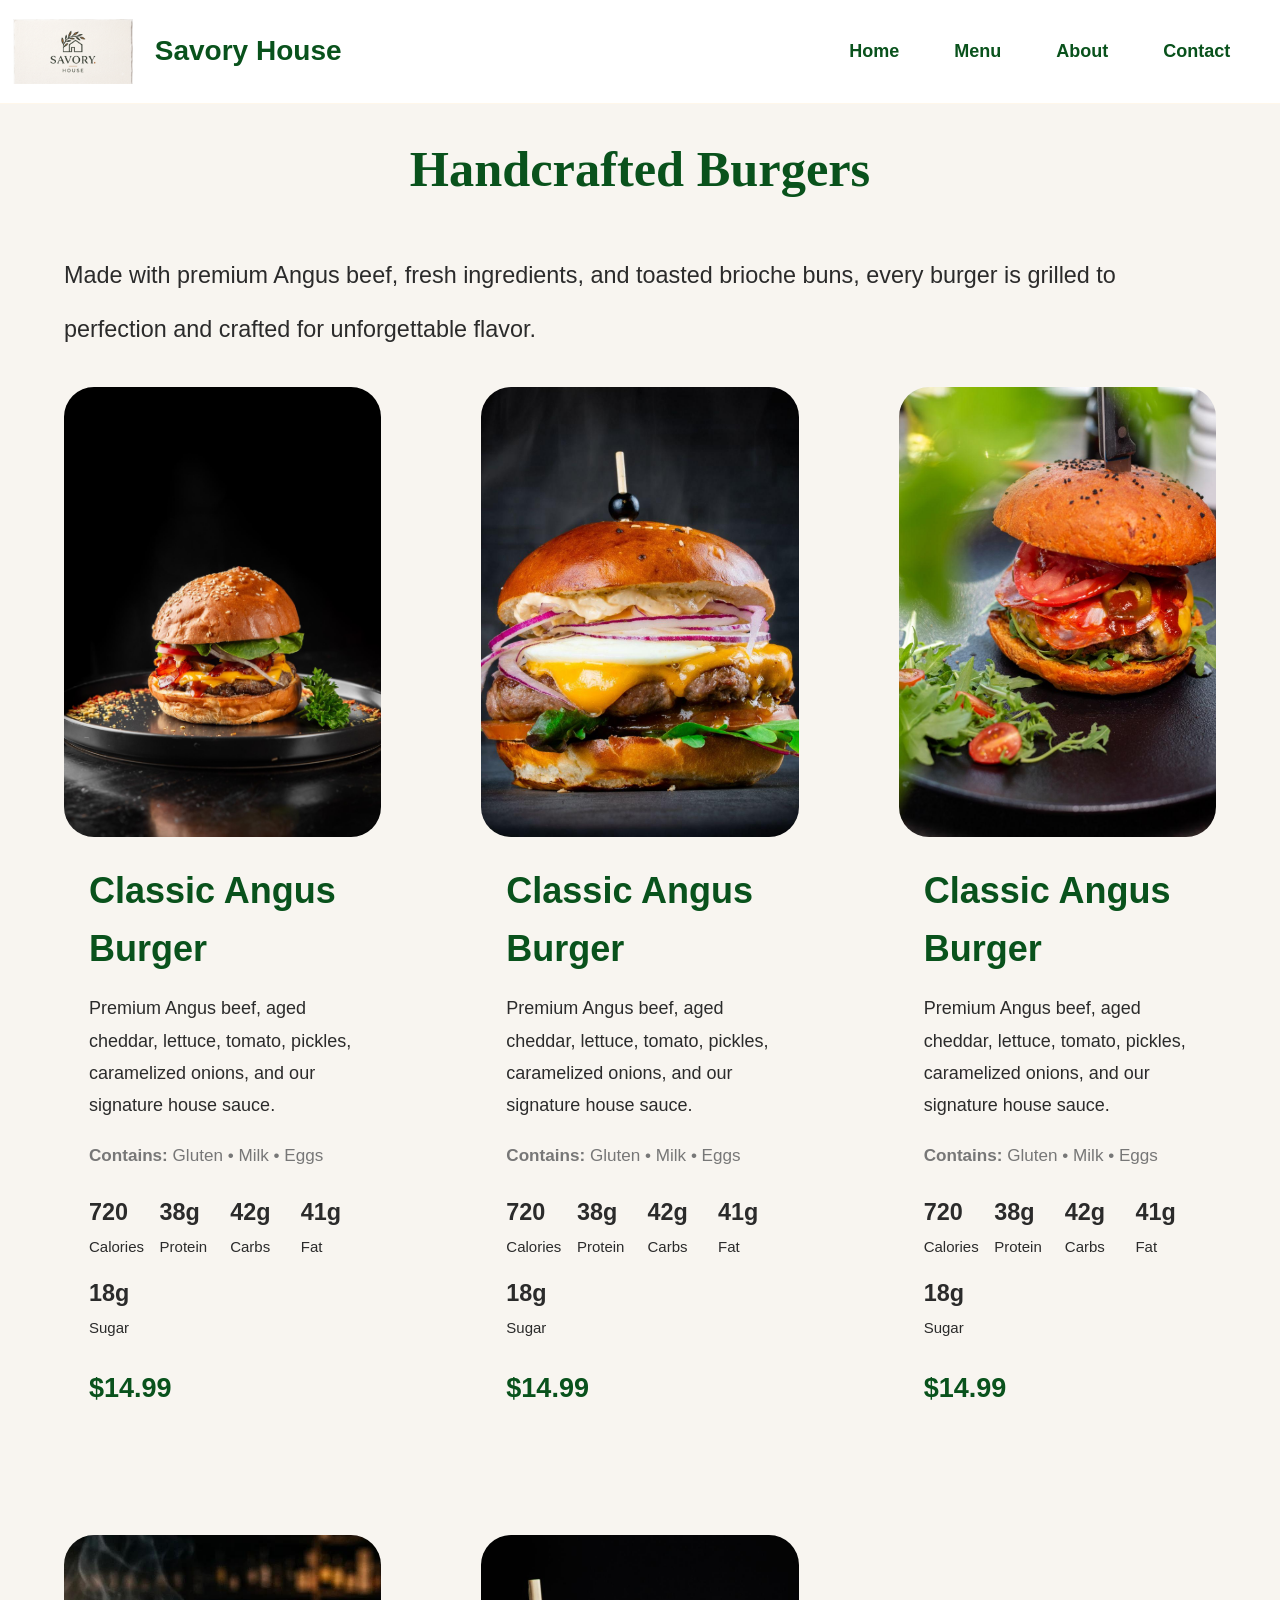
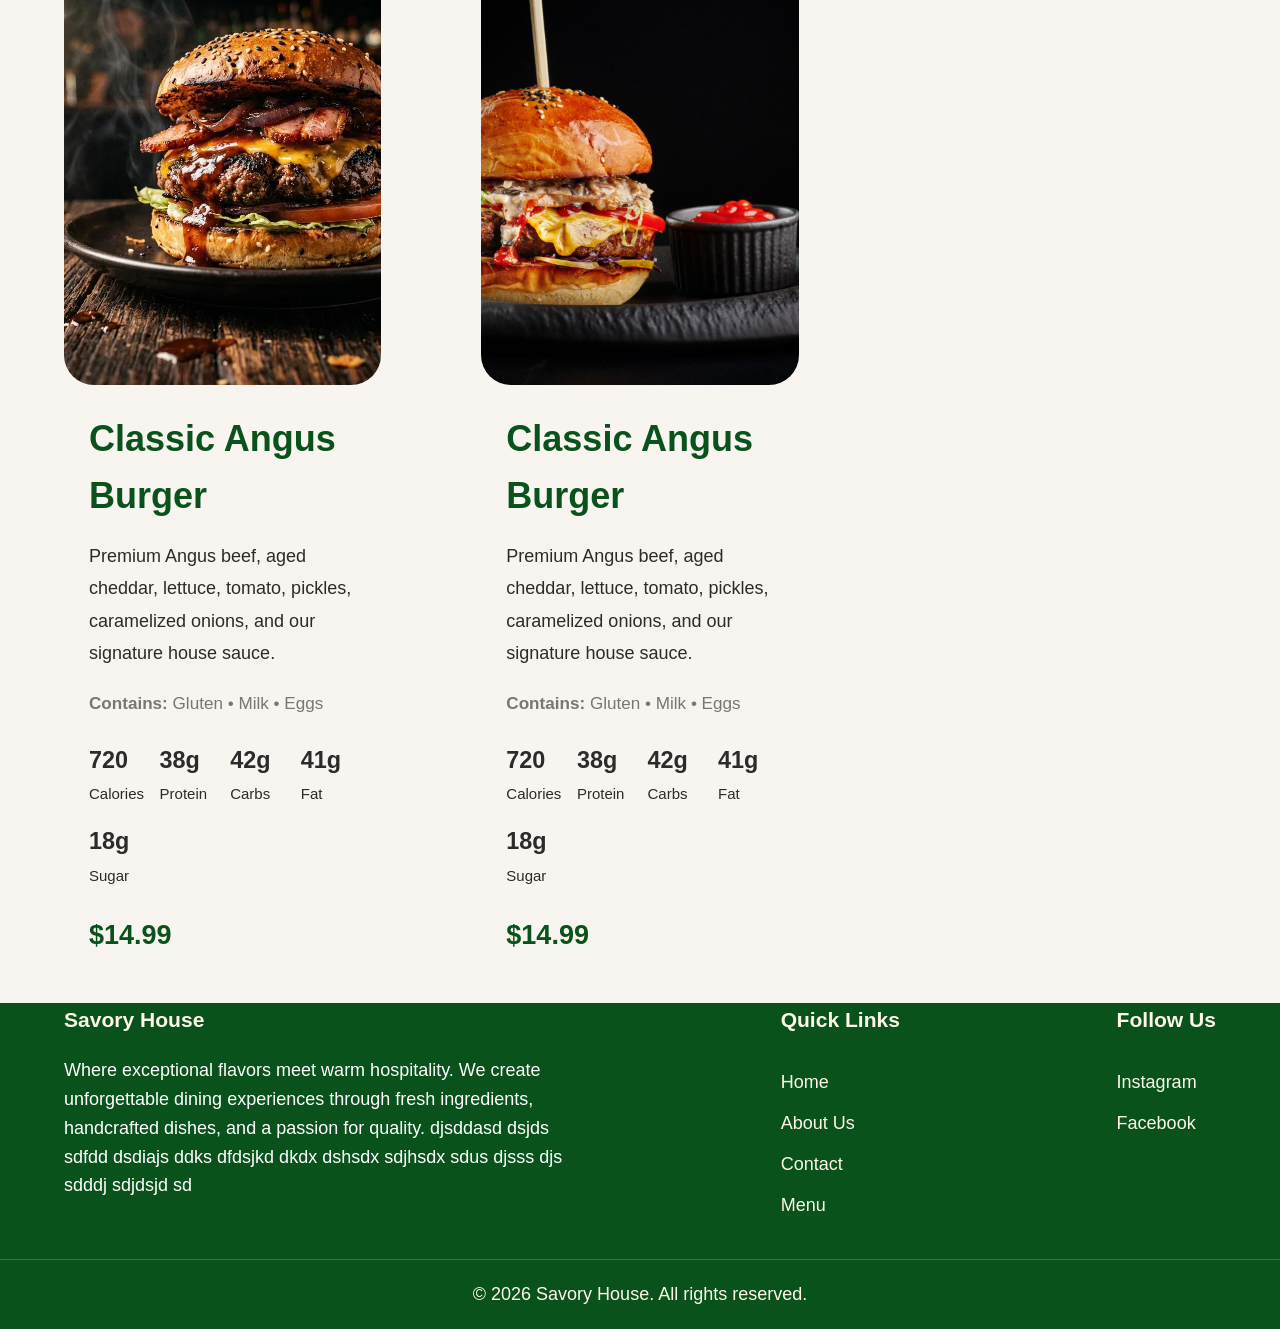
==== pages/burgers.html @ c6af6c14 "menu updated" ====
<!DOCTYPE html>
<html lang="en">

<head>
    <meta charset="UTF-8">
    <meta name="viewport" content="width=device-width, initial-scale=1.0">

    <title>Menu | Savory House</title>

    <link rel="stylesheet" href="../css/style.css">
</head>

<body>

 <header>
        <div class="container">

            <div class="logo">
                <img class="logo-img" src="../images/logo/logo.png" alt="Savory House Logo">
                <h1>Savory House</h1>
            </div>

            <nav>
                <ul>
                    <li><a href="../index.html">Home</a></li>
                    <li><a href="../pages/menu.html">Menu</a></li>
                    <li><a href="../index.html#about-us">About</a></li>
                    <li><a href="../index.html#contact-us">Contact</a></li>
                </ul>
            </nav>

        </div>
    </header>

    <section id ="iteam-menu">

             <div class="container">
               
                    <div class="iteam-header">
                     <h2>
                         Handcrafted Burgers
                     </h2>
                     <p>
                     Made with premium Angus beef, fresh ingredients, and toasted brioche buns,
                     every burger is grilled to perfection and crafted for unforgettable flavor.
                     </p>

                    </div>



                 <div class="menu-elements ">

                    <div class="iteam-card">
                         <div class="iteam-image">
                            <img src="../images/burger/burger5.jpg" alt="Classic Angus Burger">
                         </div>

                         <div class="iteam-content">
                             <h3>Classic Angus Burger</h3>

                  <p class="iteam-description">
                          Premium Angus beef, aged cheddar, lettuce, tomato, pickles,
                          caramelized onions, and our signature house sauce.
                 </p>

                         <p class="iteam-allergens">
                            <strong>Contains:</strong> Gluten • Milk • Eggs
                        </p>

                     <div class="iteam-nutrition">
                            <div class="iteam-nutrition-item">
                                <span>720</span>
                                  <small>Calories</small>
                            </div>

                            <div class="iteam-nutrition-item">
                                   <span>38g</span>
                                   <small>Protein</small>
                            </div>
                            <div class="iteam-nutrition-item">
                                  <span>42g</span>
                                  <small>Carbs</small>
                            </div>

                            <div class="iteam-nutrition-item">
                                <span>41g</span>
                                <small>Fat</small>
                            </div>

                             <div class="iteam-nutrition-item">
                                    <span>18g</span>
                                    <small>Sugar</small>
                            </div>
                      

                        </div>

                            <div class="iteam-price">
                                    <span>$14.99</span>
                            </div>
                         </div>

                  </div>
                       <div class="iteam-card">
                         <div class="iteam-image">
                            <img src="../images/burger/burger3.jpg" alt="Classic Angus Burger">
                         </div>

                         <div class="iteam-content">
                             <h3>Classic Angus Burger</h3>

                  <p class="iteam-description">
                          Premium Angus beef, aged cheddar, lettuce, tomato, pickles,
                          caramelized onions, and our signature house sauce.
                 </p>

                         <p class="iteam-allergens">
                            <strong>Contains:</strong> Gluten • Milk • Eggs
                        </p>

                     <div class="iteam-nutrition">
                            <div class="iteam-nutrition-item">
                                <span>720</span>
                                  <small>Calories</small>
                            </div>

                            <div class="iteam-nutrition-item">
                                   <span>38g</span>
                                   <small>Protein</small>
                            </div>
                            <div class="iteam-nutrition-item">
                                  <span>42g</span>
                                  <small>Carbs</small>
                            </div>

                            <div class="iteam-nutrition-item">
                                <span>41g</span>
                                <small>Fat</small>
                            </div>

                             <div class="iteam-nutrition-item">
                                    <span>18g</span>
                                    <small>Sugar</small>
                            </div>
                      

                        </div>

                            <div class="iteam-price">
                                    <span>$14.99</span>
                            </div>
                         </div>

                  </div>
                       <div class="iteam-card">
                         <div class="iteam-image">
                            <img src="../images/burger/burger4.jpg" alt="Classic Angus Burger">
                         </div>

                         <div class="iteam-content">
                             <h3>Classic Angus Burger</h3>

                  <p class="iteam-description">
                          Premium Angus beef, aged cheddar, lettuce, tomato, pickles,
                          caramelized onions, and our signature house sauce.
                 </p>

                         <p class="iteam-allergens">
                            <strong>Contains:</strong> Gluten • Milk • Eggs
                        </p>

                     <div class="iteam-nutrition">
                            <div class="iteam-nutrition-item">
                                <span>720</span>
                                  <small>Calories</small>
                            </div>

                            <div class="iteam-nutrition-item">
                                   <span>38g</span>
                                   <small>Protein</small>
                            </div>
                            <div class="iteam-nutrition-item">
                                  <span>42g</span>
                                  <small>Carbs</small>
                            </div>

                            <div class="iteam-nutrition-item">
                                <span>41g</span>
                                <small>Fat</small>
                            </div>

                             <div class="iteam-nutrition-item">
                                    <span>18g</span>
                                    <small>Sugar</small>
                            </div>
                      

                        </div>

                            <div class="iteam-price">
                                    <span>$14.99</span>
                            </div>
                         </div>

                  </div>
                       <div class="iteam-card">
                         <div class="iteam-image">
                            <img src="../images/burger/burger6.jpg" alt="Classic Angus Burger">
                         </div>

                         <div class="iteam-content">
                             <h3>Classic Angus Burger</h3>

                  <p class="iteam-description">
                          Premium Angus beef, aged cheddar, lettuce, tomato, pickles,
                          caramelized onions, and our signature house sauce.
                 </p>

                         <p class="iteam-allergens">
                            <strong>Contains:</strong> Gluten • Milk • Eggs
                        </p>

                     <div class="iteam-nutrition">
                            <div class="iteam-nutrition-item">
                                <span>720</span>
                                  <small>Calories</small>
                            </div>

                            <div class="iteam-nutrition-item">
                                   <span>38g</span>
                                   <small>Protein</small>
                            </div>
                            <div class="iteam-nutrition-item">
                                  <span>42g</span>
                                  <small>Carbs</small>
                            </div>

                            <div class="iteam-nutrition-item">
                                <span>41g</span>
                                <small>Fat</small>
                            </div>

                             <div class="iteam-nutrition-item">
                                    <span>18g</span>
                                    <small>Sugar</small>
                            </div>
                      

                        </div>

                            <div class="iteam-price">
                                    <span>$14.99</span>
                            </div>
                         </div>

                  </div>
                       <div class="iteam-card">
                         <div class="iteam-image">
                            <img src="../images/burger/burger7.jpg" alt="Classic Angus Burger">
                         </div>

                         <div class="iteam-content">
                             <h3>Classic Angus Burger</h3>

                  <p class="iteam-description">
                          Premium Angus beef, aged cheddar, lettuce, tomato, pickles,
                          caramelized onions, and our signature house sauce.
                 </p>

                         <p class="iteam-allergens">
                            <strong>Contains:</strong> Gluten • Milk • Eggs
                        </p>

                     <div class="iteam-nutrition">
                            <div class="iteam-nutrition-item">
                                <span>720</span>
                                  <small>Calories</small>
                            </div>

                            <div class="iteam-nutrition-item">
                                   <span>38g</span>
                                   <small>Protein</small>
                            </div>
                            <div class="iteam-nutrition-item">
                                  <span>42g</span>
                                  <small>Carbs</small>
                            </div>

                            <div class="iteam-nutrition-item">
                                <span>41g</span>
                                <small>Fat</small>
                            </div>

                             <div class="iteam-nutrition-item">
                                    <span>18g</span>
                                    <small>Sugar</small>
                            </div>
                      

                        </div>

                            <div class="iteam-price">
                                    <span>$14.99</span>
                            </div>
                         </div>

                  </div>


              </div>
              
          
                    
        
        
    </section>




      <footer>

    <div class="container footer-container">

        <div class="footer-brand">
            <h3>Savory House</h3>
            <p>
                Where exceptional flavors meet warm hospitality.
                  We create unforgettable dining experiences through
                 fresh ingredients, handcrafted dishes, and a passion
                 for quality. djsddasd dsjds sdfdd dsdiajs ddks dfdsjkd dkdx 
                 dshsdx sdjhsdx sdus djsss djs sdddj sdjdsjd sd
            </p>
        </div>

        
    <div class="footer-links">
    <h3>Quick Links</h3>

    <a href="#home">Home</a>
    <a href="#about-us">About Us</a>
    <a href="#contact-us">Contact</a>
    <a href="pages/menu.html">Menu</a>

</div>


      <div class="footer-social">
    <h3>Follow Us</h3>

    <a href="#">Instagram</a>
    <a href="#">Facebook</a>

</div>

    </div>
    


    <div class="footer-bottom">
    <p>
        © 2026 Savory House. All rights reserved.
    </p>
</div>

</footer>

    <script src="../js/app.js"></script>

</body>
---- css/style.css ----
* {
    margin: 0;
    padding: 0;
    box-sizing: border-box;
}
:root {
    --background: #F8F5F0;
    --primary: #09521c;
    --accent: #9e4d17;
    --secondary: #fff7ea;
    --text: #2B2B2B;
    --white: #FFFFFF;
    --green: #155a12;
}
html{
    font-size: 18px;
    scroll-behavior: smooth;
    scroll-padding-top: 100px;
}
body {
    font-family: Arial, sans-serif;
    background-color: var(--background);
    color: var(--text);
    line-height: 1.6;
}
.container {
    width: 90%;
    max-width: 1600px;
    
    margin: 0 auto;
}
header .container {
    width: 98%;
    max-width: 1700px;

    display: flex;
    justify-content: space-between;
    align-items: center;

    margin: 0 auto;
}
.logo {
    display: flex;
    align-items: center;
    gap: 12px;
}
.logo-img{
    width: 120px;
    height: auto;
    margin-right: 10px;
}
.logo h1 {
    color: var(--primary);
    font-size: 28px;
     margin: 10px 0 10px 0;
}

header {
     position: sticky;
    top: 0;
    z-index: 1000;
    background-color: var(--white);
    border-bottom: 1px solid var(--secondary);
}
header nav {
    display: flex;
    justify-content: space-between;
    align-items: center;
    padding: 37px;
    
}
nav ul {
    list-style: none;
    display: flex;
    gap: 55px;
}
header nav a {
    color: var(--primary);
    text-decoration: none;
  
    font-weight: bold;
    transition: 0.3s ease;
    
}
.hero {
    min-height: 92.4vh;
    display: flex;
    align-items: flex-start;
    margin-top: 3px;
}


.hero h2 {
    font-size: 90px;
    color: var(--primary);
   background-color: rgba(255, 247, 234, 0.3);
    border-radius: 25px;
padding: 20px 15px;
  

    margin-bottom: 0px;

   text-align: left;
   line-height: 1.23;

}
.hero p {
    font-size: 30px;
    color: var(--white); 
    margin-bottom: 20px;
    text-align: left;
    margin-top: 0px;
    line-height: 1.5;
   background-color: rgba(9, 82, 28, 0.7);
border-radius: 20px;
padding: 30px 35px;

}

.hero-content  {
   display: flex;
   flex-direction: column;
   align-items: flex-start;
   gap: 20px;
   margin-top: 40px;
   
   max-width: 650px;

}
.hero .container{
   
    width: 95%;
    max-width: none;
    margin-left: 6%;
}
section.hero  {
   background-image: url("../images/hero/hero.jpg");
    background-size: cover;
    background-position: center;
    background-repeat: no-repeat;

}

.hero-buttons {
    display: flex;
    gap: 150px;
    margin-top: 50px;
    
}

.btn {
    display: inline-block;

    font-size: 1rem;
    padding: 14px 34px;
    border-radius: 10px;
    font-weight: 600;
    text-decoration: none;
    transition: 0.3s ease;
    cursor: pointer;
}
.btn-primary {
    background-color: var(--accent);
    color: var(--white);
}

#featured-meals{
    background-color: var(--secondary);
}

.category {
     display: inline-flex; ;
     
     justify-content: center;
    background: var(--green);
    color: white;
    padding: 5px 12px;
    border-radius: 20px;
    font-size: 0.8rem;
    margin-top: 10px;
}
.card-btn{
    background-color: var(--accent);
    color: var(--white);
    padding: 10px 20px;
    border-radius: 5px;
    font-size: 1rem;
    text-decoration: none;
    transition: 0.3s ease;
     display: inline-block;

    width: fit-content;

   margin-top: auto;
    align-self: center;
    
}

.meal-cards {
    display: flex;
    justify-content: space-between;
    flex-direction: row;
    gap: 30px;
    margin-top: 15px;
}
.meal-card {
    background-color: var(--secondary);
    border: 1px solid var(--green);
    border-radius: 120px;
     display: flex;
    flex-direction: column;
    width: 100%;
    padding: 20px;

    
}
.meal-card img {
    width: 100%;
    height: 300px;

    object-fit: cover;

    display: block;
    border-radius: 100px;
}
.meal-info{
    display: flex;
    flex-direction: column;

    flex: 1;
}


.meal-info h3{
    margin-top: 0px;
    margin-bottom: 10px;
}


.section-header {

background-color: var(--secondary);
    color: var(--green);
    padding: 25px;
    margin-top: 0px;
    font-size: 1.2rem;
    text-align: center;
    border-radius: 40px;
    padding-bottom: 40px;
}
.section-header h2 {
    font-size: 2.6rem;
    margin-bottom: 10px;
}
.section-header p {
    font-size: 1.1rem;
    margin-bottom: 0px;
}
#about-us {
    min-height: 80vh;
    background-color: #6c8f6c;
    display: flex;
    align-items: center;
    margin-top: 60px;
    
     
    
}
.about-container{
    display: flex;
    justify-content: space-between;
    gap: 50px;
    align-items: center;
}
 
.about-image{
    flex: 1;
}

.about-content{
    flex: 1;
}
.about-image img{
    width: 100%;
    height: auto;

    object-fit: cover;

    border-radius: 100px;
}
.about-features{
    display: flex;
    gap: 25px;
    margin-top: 40px;
}

.feature{
    flex: 1;
    background-color: var(--secondary);
    padding: 25px;
    border-radius: 20px;
}

.feature h3{
    margin-bottom: 12px;
    color: var(--primary);
}

.feature p{
    font-size: .95rem;
    line-height: 1.6;
}

.contact-container {
    display: flex;
    justify-content: space-between;
    align-items: center;
    gap: 55px;

    
}
#contact-us{
    background-color: var(--secondary);

}
.contact-info {
    display: flex;
    align-items: flex-start;
    justify-content: space-between;
    gap: 35px;
    background-color: var(--primary);
    padding: 60px;
    border-radius: 40px;
    flex: 0.35;
}

.contact-info p  {
    color: var(--secondary);
    margin-top: 25px;
}
.contact-info h3 {
    font-size: 1.5rem;
     margin-bottom: 10px;
    margin-top: 0;
    color: rgb(196, 142, 44);
}

.contact-form {
    flex: 0.6;
    display: flex;
    flex-direction: column;
    gap: 20px;
    background-color: var(--white);
    padding: 40px;
    border-radius: 40px;
    border: 1px solid var(--secondary);
}
.contact-form input,
.contact-form textarea {

    width: 100%;
    padding: 15px 20px;
    border-radius: 15px;
    border: 1px solid var(--secondary);
    font-size: 1rem;
    font-family: inherit;
}

footer {
    background-color: var(--primary);
    color: var(--white);
   margin-top: 20px;
}
.footer-container {
    display: flex;
    justify-content: space-between;
    gap: 60px;

}
.footer-container h3 {
    margin-bottom: 20px;
    color: var(--secondary);
}

.footer-links a {
    color: var(--secondary);
    text-decoration: none;

}
.footer-links,
.footer-social {
    display: flex;
    flex-direction: column;
    gap: 12px;
}
.footer-links a,
.footer-social a {
    color: var(--secondary);
    text-decoration: none;
    transition: 0.3s ease;
}
.footer-bottom {

    text-align: center;

    margin-top: 40px;

    padding: 20px 0;

    border-top: 1px solid rgba(255,255,255,0.2);

    color: var(--secondary);
}
.footer-brand {
    max-width: 500px;
}


                      /*     menu css       */    
/*^^^^^^^^^^^^^^^^^^^^^^^^^^^^^^^^^^^^^^^^^^^^^^^^^^^^^^^^^^^^^^^^^^^^^^^^^^^*/

.menu-hero .container {
    max-width: 1200px;
    margin: 0 auto;
    text-align: center;

}

.menu-hero .container h2 {
   
    color: var(--primary);
    font-size: 3rem;
    font-family: initial;
    margin-top: 3.5rem;

}
.menu-hero .container p {
   color: var(--primary);
  font-family: system-ui, -apple-system, BlinkMacSystemFont, 'Segoe UI', Roboto, Oxygen, Ubuntu, Cantarell, 'Open Sans', 'Helvetica Neue', sans-serif;
    font-size: 2rem;
}
.menu-categories .category-card{
display: flex ;
align-items: center;
margin-top: 5rem;
gap: 60px;

}


.category-image img{
    width: 100%;
    max-height: 500px;
    object-fit: cover;
    border-radius: 40px;
    display:block; 
    
}
.category-image{
    flex: 1.5;
}
.category-card{
    margin-top: 10px;
    
}

.category{
   padding: 1rem;
   font-family: 'Times New Roman', Times, serif; 
   font-size: 1.4rem;
   margin-bottom: 40px;
}

.category-content h2{
     font-family: 'Times New Roman', Times, serif;
    font-size: 2.3rem;
}
.category-content p{
    font-size: 1.3rem;
    color: var(--text);

    line-height: 1.8;

    margin-bottom: 30px;

    max-width: 550px;
}
.category-content .btn{
  width: fit-content;
}

.menu-header{
background-color: rgba(255, 247, 234, 0.5);
    color: var(--green);
    padding: 25px;
    margin-top: 0px;
    font-size: 1.2rem;
    text-align: center;
    border-radius: 40px;
    padding-bottom: 40px;
}

                  /*     menu css   end    */    
/*^^^^^^^^^^^^^^^^^^^^^^^^^^^^^^^^^^^^^^^^^^^^^^^^^^^^^^^^^^^^^^^^^^^^^^^^^^^*/






                  /*     Burger menu css   start   */    
/*^^^^^^^^^^^^^^^^^^^^^^^^^^^^^^^^^^^^^^^^^^^^^^^^^^^^^^^^^^^^^^^^^^^^^^^^^^^*/
#iteam-menu .container{
    max-width: 1700px;
    margin: 0 auto;

}
.iteam-header h2{
font-family: 'Times New Roman', Times, serif;
    font-size: 2.3rem;
    color: var(--primary);
    padding: 25px;
    margin-top: 0px;
    font-size: 1.2rem;
    text-align: center;
    padding-bottom: 40px;
    font-size: 2.8rem;

}
.iteam-header p{
    font-size: 1.3rem;
    color: var(--text);

    line-height: 2.3;

    margin-bottom: 30px;

}
.menu-elements{
    display: grid;
    grid-template-columns: repeat(3, 1fr);
    gap: 100px;
   
}
.iteam-content{
    padding: 25px;
}
.iteam-card{
 
   height: 100%;
    
}

.iteam-content h3{
    font-size: 2rem;
    margin-bottom: 15px;
    color: var(--primary);
}
.iteam-description{
    line-height: 1.8;
    margin-bottom: 20px;
    font-family: 'Lucida Sans', 'Lucida Sans Regular', 'Lucida Grande', 'Lucida Sans Unicode', Geneva, Verdana, sans-serif;
    font-size: large;
}
.iteam-allergens{
    font-size: .95rem;
    color: #777;
    margin-bottom: 25px;
}
.iteam-nutrition{
    display: grid;
    grid-template-columns: repeat(4,1fr);
    gap: 15px;
}
.iteam-nutrition-item span{
    display:block;
    font-size:1.3rem;
    font-weight:bold;
}
.iteam-price{
    margin-top:25px;
    font-size:1.5rem;
    font-weight:bold;
    color:var(--primary);
}

.iteam-image img{
    width: 100%;
    height: 450px;

    object-fit:cover;

    display: block;
    border-radius: 30px;
}


                  /*     Burger menu css  End   */    
/*^^^^^^^^^^^^^^^^^^^^^^^^^^^^^^^^^^^^^^^^^^^^^^^^^^^^^^^^^^^^^^^^^^^^^^^^^^^*/
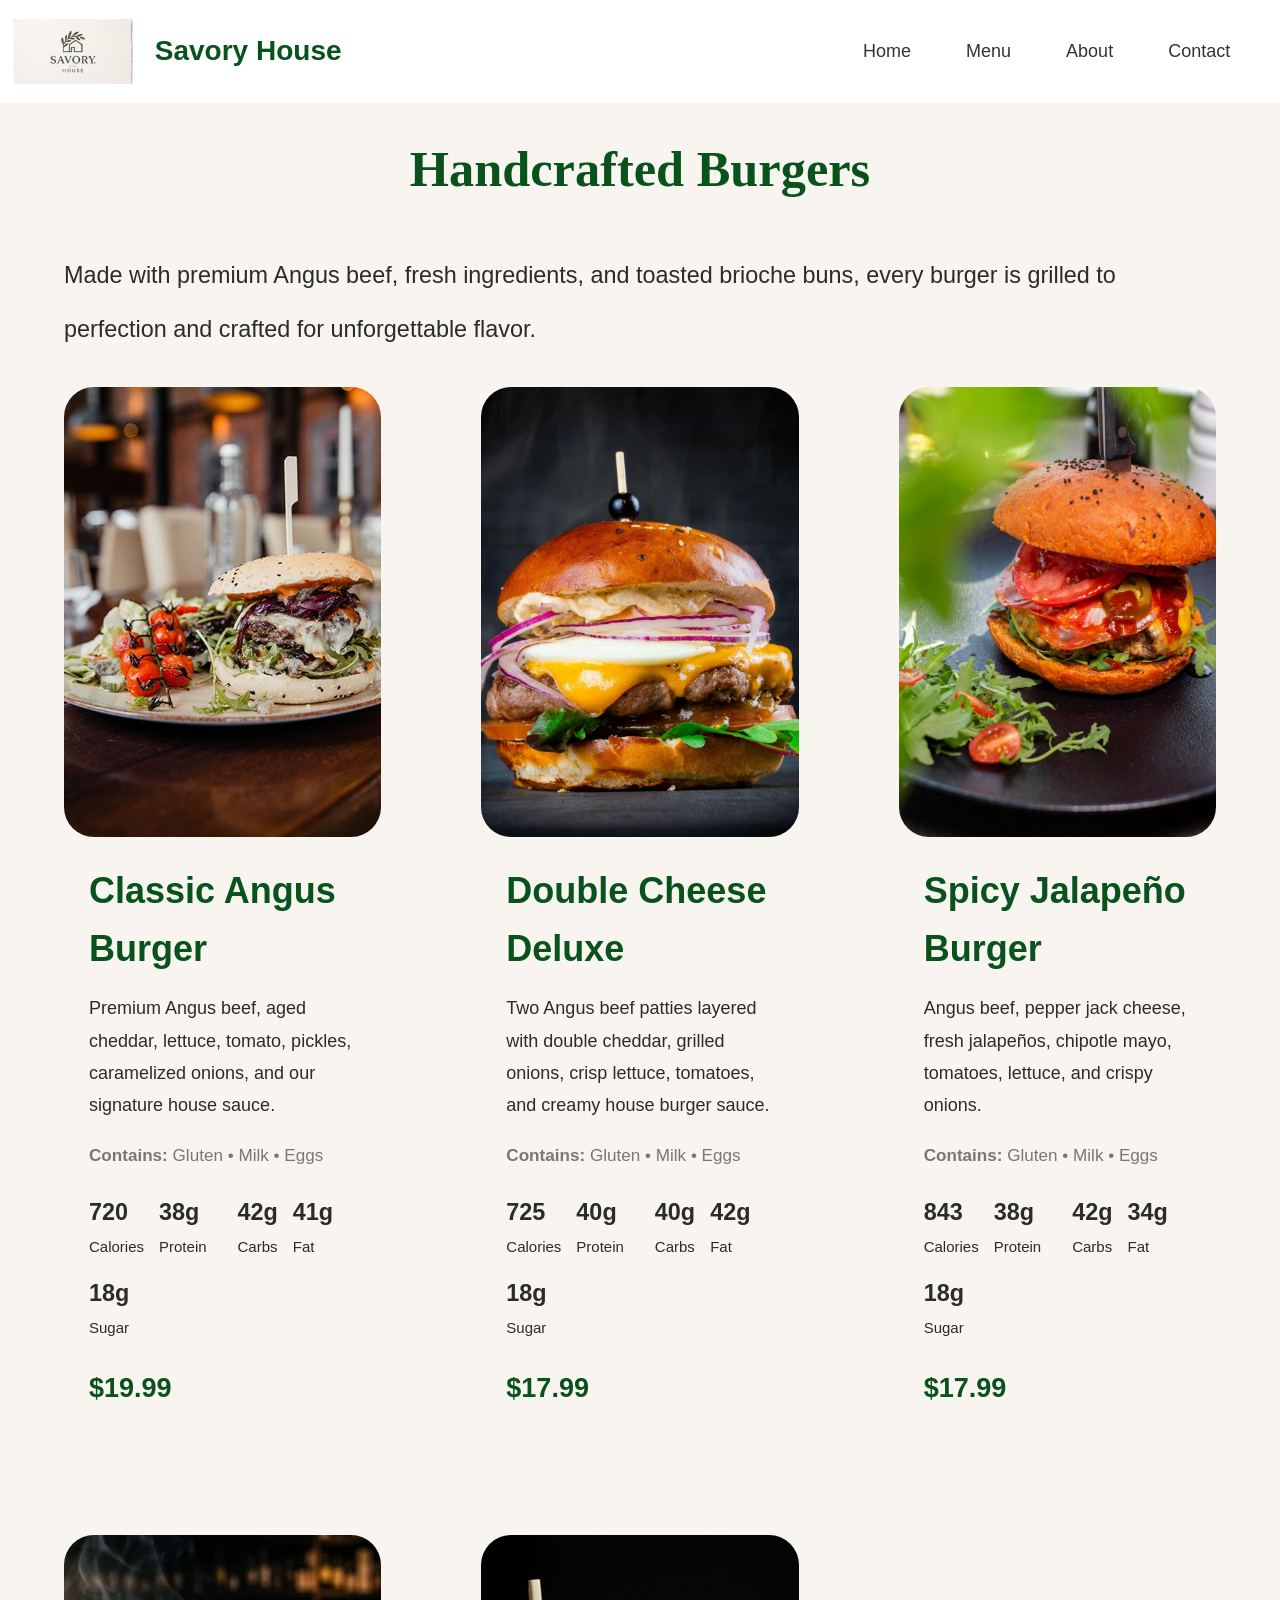
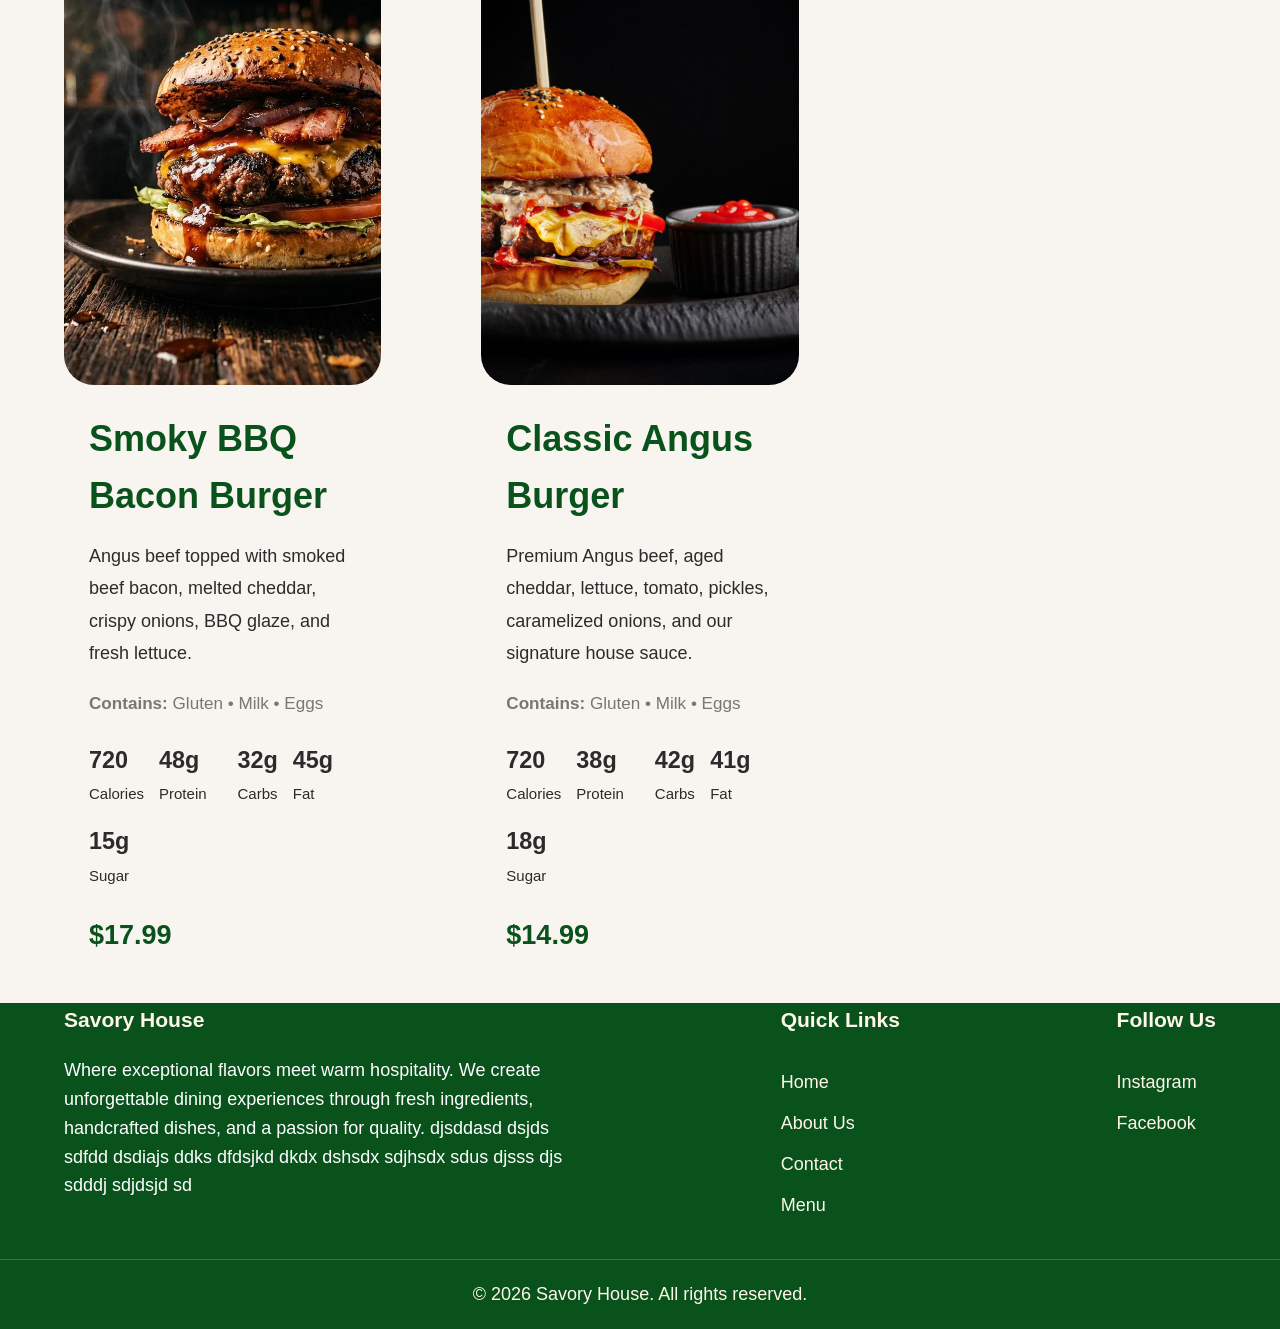
==== commit 256dec5c: "day 22" ====
--- a/pages/burgers.html
+++ b/pages/burgers.html
@@ -32,11 +32,11 @@
         </div>
     </header>
 
-    <section id ="iteam-menu">
+    <section id ="item-menu">
 
              <div class="container">
                
-                    <div class="iteam-header">
+                    <div class="item-header">
                      <h2>
                          Handcrafted Burgers
                      </h2>
@@ -51,44 +51,44 @@
 
                  <div class="menu-elements ">
 
-                    <div class="iteam-card">
-                         <div class="iteam-image">
-                            <img src="../images/burger/burger5.jpg" alt="Classic Angus Burger">
-                         </div>
-
-                         <div class="iteam-content">
+                    <div class="item-card">
+                         <div class="item-image">
+                            <img src="../images/Chef's Favorites/Classic Angus Burger.jpg">
+                         </div>
+
+                         <div class="item-content">
                              <h3>Classic Angus Burger</h3>
 
-                  <p class="iteam-description">
+                  <p class="item-description">
                           Premium Angus beef, aged cheddar, lettuce, tomato, pickles,
                           caramelized onions, and our signature house sauce.
                  </p>
 
-                         <p class="iteam-allergens">
-                            <strong>Contains:</strong> Gluten • Milk • Eggs
-                        </p>
-
-                     <div class="iteam-nutrition">
-                            <div class="iteam-nutrition-item">
+                         <p class="item-allergens">
+                            <strong>Contains:</strong> Gluten • Milk • Eggs
+                        </p>
+
+                     <div class="item-nutrition">
+                            <div class="item-nutrition-item">
                                 <span>720</span>
                                   <small>Calories</small>
                             </div>
 
-                            <div class="iteam-nutrition-item">
+                            <div class="item-nutrition-item">
                                    <span>38g</span>
                                    <small>Protein</small>
                             </div>
-                            <div class="iteam-nutrition-item">
+                            <div class="item-nutrition-item">
                                   <span>42g</span>
                                   <small>Carbs</small>
                             </div>
 
-                            <div class="iteam-nutrition-item">
+                            <div class="item-nutrition-item">
                                 <span>41g</span>
                                 <small>Fat</small>
                             </div>
 
-                             <div class="iteam-nutrition-item">
+                             <div class="item-nutrition-item">
                                     <span>18g</span>
                                     <small>Sugar</small>
                             </div>
@@ -96,50 +96,200 @@
 
                         </div>
 
-                            <div class="iteam-price">
-                                    <span>$14.99</span>
-                            </div>
-                         </div>
-
-                  </div>
-                       <div class="iteam-card">
-                         <div class="iteam-image">
+                            <div class="item-price">
+                                    <span>$19.99</span>
+                            </div>
+                         </div>
+
+                  </div>
+                       <div class="item-card">
+                         <div class="item-image">
                             <img src="../images/burger/burger3.jpg" alt="Classic Angus Burger">
                          </div>
 
-                         <div class="iteam-content">
+                         <div class="item-content">
+                             <h3>Double Cheese Deluxe</h3>
+
+                  <p class="item-description">
+                         Two Angus beef patties layered with double cheddar, grilled onions, crisp lettuce, tomatoes, and creamy house burger sauce.
+                 </p>
+
+                         <p class="item-allergens">
+                            <strong>Contains:</strong> Gluten • Milk • Eggs
+                        </p>
+
+                     <div class="item-nutrition">
+                            <div class="item-nutrition-item">
+                                <span>725</span>
+                                  <small>Calories</small>
+                            </div>
+
+                            <div class="item-nutrition-item">
+                                   <span>40g</span>
+                                   <small>Protein</small>
+                            </div>
+                            <div class="item-nutrition-item">
+                                  <span>40g</span>
+                                  <small>Carbs</small>
+                            </div>
+
+                            <div class="item-nutrition-item">
+                                <span>42g</span>
+                                <small>Fat</small>
+                            </div>
+
+                             <div class="item-nutrition-item">
+                                    <span>18g</span>
+                                    <small>Sugar</small>
+                            </div>
+                      
+                                
+                        </div>
+                             <div class="item-price">
+                                    <span>$17.99</span>
+                            </div>
+                            
+                         </div>
+
+                  </div>
+                       <div class="item-card">
+                         <div class="item-image">
+                            <img src="../images/burger/burger4.jpg" alt="Classic Angus Burger">
+                         </div>
+
+                         <div class="item-content">
+                             <h3>Spicy Jalapeño Burger</h3>
+
+                  <p class="item-description">
+                       Angus beef, pepper jack cheese, fresh jalapeños, chipotle mayo, tomatoes, lettuce, and crispy onions.
+                 </p>
+
+                         <p class="item-allergens">
+                            <strong>Contains:</strong> Gluten • Milk • Eggs
+                        </p>
+
+                     <div class="item-nutrition">
+                            <div class="item-nutrition-item">
+                                <span>843</span>
+                                  <small>Calories</small>
+                            </div>
+
+                            <div class="item-nutrition-item">
+                                   <span>38g</span>
+                                   <small>Protein</small>
+                            </div>
+                            <div class="item-nutrition-item">
+                                  <span>42g</span>
+                                  <small>Carbs</small>
+                            </div>
+
+                            <div class="item-nutrition-item">
+                                <span>34g</span>
+                                <small>Fat</small>
+                            </div>
+
+                             <div class="item-nutrition-item">
+                                    <span>18g</span>
+                                    <small>Sugar</small>
+                            </div>
+                      
+
+                        </div>
+
+                              <div class="item-price">
+                                    <span>$17.99</span>
+                            </div>
+                         </div>
+
+                  </div>
+                       <div class="item-card">
+                         <div class="item-image">
+                            <img src="../images/burger/burger6.jpg" alt="Classic Angus Burger">
+                         </div>
+
+                         <div class="item-content">
+                             <h3>Smoky BBQ Bacon Burger</h3>
+
+                  <p class="item-description">
+                         Angus beef topped with smoked beef bacon, melted cheddar, crispy onions, BBQ glaze, and fresh lettuce.
+                 </p>
+
+                         <p class="item-allergens">
+                            <strong>Contains:</strong> Gluten • Milk • Eggs
+                        </p>
+
+                     <div class="item-nutrition">
+                            <div class="item-nutrition-item">
+                                <span>720</span>
+                                  <small>Calories</small>
+                            </div>
+
+                            <div class="item-nutrition-item">
+                                   <span>48g</span>
+                                   <small>Protein</small>
+                            </div>
+                            <div class="item-nutrition-item">
+                                  <span>32g</span>
+                                  <small>Carbs</small>
+                            </div>
+
+                            <div class="item-nutrition-item">
+                                <span>45g</span>
+                                <small>Fat</small>
+                            </div>
+
+                             <div class="item-nutrition-item">
+                                    <span>15g</span>
+                                    <small>Sugar</small>
+                            </div>
+                      
+
+                        </div>
+
+                            <div class="item-price">
+                                    <span>$17.99</span>
+                            </div>
+                         </div>
+
+                  </div>
+                       <div class="item-card">
+                         <div class="item-image">
+                            <img src="../images/burger/burger7.jpg" alt="Classic Angus Burger">
+                         </div>
+
+                         <div class="item-content">
                              <h3>Classic Angus Burger</h3>
 
-                  <p class="iteam-description">
+                  <p class="item-description">
                           Premium Angus beef, aged cheddar, lettuce, tomato, pickles,
                           caramelized onions, and our signature house sauce.
                  </p>
 
-                         <p class="iteam-allergens">
-                            <strong>Contains:</strong> Gluten • Milk • Eggs
-                        </p>
-
-                     <div class="iteam-nutrition">
-                            <div class="iteam-nutrition-item">
+                         <p class="item-allergens">
+                            <strong>Contains:</strong> Gluten • Milk • Eggs
+                        </p>
+
+                     <div class="item-nutrition">
+                            <div class="item-nutrition-item">
                                 <span>720</span>
                                   <small>Calories</small>
                             </div>
 
-                            <div class="iteam-nutrition-item">
+                            <div class="item-nutrition-item">
                                    <span>38g</span>
                                    <small>Protein</small>
                             </div>
-                            <div class="iteam-nutrition-item">
+                            <div class="item-nutrition-item">
                                   <span>42g</span>
                                   <small>Carbs</small>
                             </div>
 
-                            <div class="iteam-nutrition-item">
+                            <div class="item-nutrition-item">
                                 <span>41g</span>
                                 <small>Fat</small>
                             </div>
 
-                             <div class="iteam-nutrition-item">
+                             <div class="item-nutrition-item">
                                     <span>18g</span>
                                     <small>Sugar</small>
                             </div>
@@ -147,160 +297,7 @@
 
                         </div>
 
-                            <div class="iteam-price">
-                                    <span>$14.99</span>
-                            </div>
-                         </div>
-
-                  </div>
-                       <div class="iteam-card">
-                         <div class="iteam-image">
-                            <img src="../images/burger/burger4.jpg" alt="Classic Angus Burger">
-                         </div>
-
-                         <div class="iteam-content">
-                             <h3>Classic Angus Burger</h3>
-
-                  <p class="iteam-description">
-                          Premium Angus beef, aged cheddar, lettuce, tomato, pickles,
-                          caramelized onions, and our signature house sauce.
-                 </p>
-
-                         <p class="iteam-allergens">
-                            <strong>Contains:</strong> Gluten • Milk • Eggs
-                        </p>
-
-                     <div class="iteam-nutrition">
-                            <div class="iteam-nutrition-item">
-                                <span>720</span>
-                                  <small>Calories</small>
-                            </div>
-
-                            <div class="iteam-nutrition-item">
-                                   <span>38g</span>
-                                   <small>Protein</small>
-                            </div>
-                            <div class="iteam-nutrition-item">
-                                  <span>42g</span>
-                                  <small>Carbs</small>
-                            </div>
-
-                            <div class="iteam-nutrition-item">
-                                <span>41g</span>
-                                <small>Fat</small>
-                            </div>
-
-                             <div class="iteam-nutrition-item">
-                                    <span>18g</span>
-                                    <small>Sugar</small>
-                            </div>
-                      
-
-                        </div>
-
-                            <div class="iteam-price">
-                                    <span>$14.99</span>
-                            </div>
-                         </div>
-
-                  </div>
-                       <div class="iteam-card">
-                         <div class="iteam-image">
-                            <img src="../images/burger/burger6.jpg" alt="Classic Angus Burger">
-                         </div>
-
-                         <div class="iteam-content">
-                             <h3>Classic Angus Burger</h3>
-
-                  <p class="iteam-description">
-                          Premium Angus beef, aged cheddar, lettuce, tomato, pickles,
-                          caramelized onions, and our signature house sauce.
-                 </p>
-
-                         <p class="iteam-allergens">
-                            <strong>Contains:</strong> Gluten • Milk • Eggs
-                        </p>
-
-                     <div class="iteam-nutrition">
-                            <div class="iteam-nutrition-item">
-                                <span>720</span>
-                                  <small>Calories</small>
-                            </div>
-
-                            <div class="iteam-nutrition-item">
-                                   <span>38g</span>
-                                   <small>Protein</small>
-                            </div>
-                            <div class="iteam-nutrition-item">
-                                  <span>42g</span>
-                                  <small>Carbs</small>
-                            </div>
-
-                            <div class="iteam-nutrition-item">
-                                <span>41g</span>
-                                <small>Fat</small>
-                            </div>
-
-                             <div class="iteam-nutrition-item">
-                                    <span>18g</span>
-                                    <small>Sugar</small>
-                            </div>
-                      
-
-                        </div>
-
-                            <div class="iteam-price">
-                                    <span>$14.99</span>
-                            </div>
-                         </div>
-
-                  </div>
-                       <div class="iteam-card">
-                         <div class="iteam-image">
-                            <img src="../images/burger/burger7.jpg" alt="Classic Angus Burger">
-                         </div>
-
-                         <div class="iteam-content">
-                             <h3>Classic Angus Burger</h3>
-
-                  <p class="iteam-description">
-                          Premium Angus beef, aged cheddar, lettuce, tomato, pickles,
-                          caramelized onions, and our signature house sauce.
-                 </p>
-
-                         <p class="iteam-allergens">
-                            <strong>Contains:</strong> Gluten • Milk • Eggs
-                        </p>
-
-                     <div class="iteam-nutrition">
-                            <div class="iteam-nutrition-item">
-                                <span>720</span>
-                                  <small>Calories</small>
-                            </div>
-
-                            <div class="iteam-nutrition-item">
-                                   <span>38g</span>
-                                   <small>Protein</small>
-                            </div>
-                            <div class="iteam-nutrition-item">
-                                  <span>42g</span>
-                                  <small>Carbs</small>
-                            </div>
-
-                            <div class="iteam-nutrition-item">
-                                <span>41g</span>
-                                <small>Fat</small>
-                            </div>
-
-                             <div class="iteam-nutrition-item">
-                                    <span>18g</span>
-                                    <small>Sugar</small>
-                            </div>
-                      
-
-                        </div>
-
-                            <div class="iteam-price">
+                            <div class="item-price">
                                     <span>$14.99</span>
                             </div>
                          </div>
--- a/css/style.css
+++ b/css/style.css
@@ -23,6 +23,11 @@
     color: var(--text);
     line-height: 1.6;
 }
+.logo-link {
+    text-decoration: none;
+    
+    display: inline-block;
+}
 .container {
     width: 90%;
     max-width: 1600px;
@@ -53,6 +58,8 @@
     color: var(--primary);
     font-size: 28px;
      margin: 10px 0 10px 0;
+      position: relative;
+      transition: 3s ease;
 }
 
 header {
@@ -74,13 +81,12 @@
     display: flex;
     gap: 55px;
 }
-header nav a {
-    color: var(--primary);
+header nav ul li a {
+    position: relative;
     text-decoration: none;
-  
-    font-weight: bold;
-    transition: 0.3s ease;
-    
+    color: #333; 
+    font-weight: 500;
+    transition: color 0.3s ease;
 }
 .hero {
     min-height: 92.4vh;
@@ -95,14 +101,17 @@
     color: var(--primary);
    background-color: rgba(255, 247, 234, 0.3);
     border-radius: 25px;
-padding: 20px 15px;
+    padding: 20px 15px;
   
 
     margin-bottom: 0px;
 
-   text-align: left;
-   line-height: 1.23;
-
+    text-align: left;
+    line-height: 1.23;
+     border: 1px solid rgb(116, 80, 80);
+     transition: 0.3s;
+      border: 3px solid transparent;
+      
 }
 .hero p {
     font-size: 30px;
@@ -111,9 +120,12 @@
     text-align: left;
     margin-top: 0px;
     line-height: 1.5;
-   background-color: rgba(9, 82, 28, 0.7);
-border-radius: 20px;
-padding: 30px 35px;
+    background-color: rgba(9, 82, 28, 0.7);
+    border-radius: 20px;
+    padding: 30px 35px;
+   border: 3px solid black;
+   transition: 0.3s ease;
+   letter-spacing: 2px;
 
 }
 
@@ -212,6 +224,8 @@
     width: 100%;
     padding: 20px;
 
+  transition: transform 0.3s ease;
+   transition: box-shadow 0.3s ease;
     
 }
 .meal-card img {
@@ -247,6 +261,8 @@
     text-align: center;
     border-radius: 40px;
     padding-bottom: 40px;
+    transition: color 0.3s ease;
+    letter-spacing: 2px;
 }
 .section-header h2 {
     font-size: 2.6rem;
@@ -256,37 +272,39 @@
     font-size: 1.1rem;
     margin-bottom: 0px;
 }
+
+
+
+
+
 #about-us {
     min-height: 80vh;
-    background-color: #6c8f6c;
-    display: flex;
+    background-color: #336933;
+    display: flex;
+    justify-content: space-between;
+    margin-top: 60px;
+    
+     
+    
+}
+.about-container{
+    display: flex;
+    justify-content: space-between;
+    gap: 80px;
     align-items: center;
-    margin-top: 60px;
-    
-     
-    
-}
-.about-container{
-    display: flex;
-    justify-content: space-between;
-    gap: 50px;
-    align-items: center;
+    padding: 100px;
 }
  
-.about-image{
-    flex: 1;
-}
-
-.about-content{
-    flex: 1;
-}
+
 .about-image img{
     width: 100%;
-    height: auto;
+    height: 100%;
 
     object-fit: cover;
 
     border-radius: 100px;
+      border: 3px solid var(--primary);
+      transition: border-color 0.3 ease , transform 0.3s ease;
 }
 .about-features{
     display: flex;
@@ -310,6 +328,11 @@
     font-size: .95rem;
     line-height: 1.6;
 }
+
+
+
+
+
 
 .contact-container {
     display: flex;
@@ -332,6 +355,7 @@
     padding: 60px;
     border-radius: 40px;
     flex: 0.35;
+    transition: 0.3s ease;
 }
 
 .contact-info p  {
@@ -416,7 +440,7 @@
 }
 
 
-                      /*     menu css       */    
+                      /*     main menu css       */    
 /*^^^^^^^^^^^^^^^^^^^^^^^^^^^^^^^^^^^^^^^^^^^^^^^^^^^^^^^^^^^^^^^^^^^^^^^^^^^*/
 
 .menu-hero .container {
@@ -461,6 +485,7 @@
 }
 .category-card{
     margin-top: 10px;
+    
     
 }
 
@@ -508,14 +533,14 @@
 
 
 
-                  /*     Burger menu css   start   */    
+                  /*     Burger,pizza,dessert menu css   start   */    
 /*^^^^^^^^^^^^^^^^^^^^^^^^^^^^^^^^^^^^^^^^^^^^^^^^^^^^^^^^^^^^^^^^^^^^^^^^^^^*/
-#iteam-menu .container{
+#item-menu .container{
     max-width: 1700px;
     margin: 0 auto;
 
 }
-.iteam-header h2{
+.item-header h2{
 font-family: 'Times New Roman', Times, serif;
     font-size: 2.3rem;
     color: var(--primary);
@@ -527,7 +552,7 @@
     font-size: 2.8rem;
 
 }
-.iteam-header p{
+.item-header p{
     font-size: 1.3rem;
     color: var(--text);
 
@@ -542,49 +567,52 @@
     gap: 100px;
    
 }
-.iteam-content{
+.item-content{
     padding: 25px;
 }
-.iteam-card{
- 
+.item-card{
+    display: flex;
+    flex-direction: column;
    height: 100%;
-    
-}
-
-.iteam-content h3{
+  
+    
+}
+
+.item-content h3{
     font-size: 2rem;
     margin-bottom: 15px;
     color: var(--primary);
-}
-.iteam-description{
+    
+}
+.item-description{
     line-height: 1.8;
     margin-bottom: 20px;
     font-family: 'Lucida Sans', 'Lucida Sans Regular', 'Lucida Grande', 'Lucida Sans Unicode', Geneva, Verdana, sans-serif;
     font-size: large;
 }
-.iteam-allergens{
+.item-allergens{
     font-size: .95rem;
     color: #777;
     margin-bottom: 25px;
 }
-.iteam-nutrition{
+.item-nutrition{
     display: grid;
-    grid-template-columns: repeat(4,1fr);
+    grid-template-columns: repeat(2 ,1fr 2fr );
     gap: 15px;
 }
-.iteam-nutrition-item span{
+.item-nutrition-item span{
     display:block;
     font-size:1.3rem;
     font-weight:bold;
 }
-.iteam-price{
+.item-price{
     margin-top:25px;
     font-size:1.5rem;
     font-weight:bold;
     color:var(--primary);
 }
 
-.iteam-image img{
+.item-image img{
     width: 100%;
     height: 450px;
 
@@ -595,5 +623,170 @@
 }
 
 
-                  /*     Burger menu css  End   */    
+                  /*     Burger,pizza,dessert menu css  End   */    
+/*^^^^^^^^^^^^^^^^^^^^^^^^^^^^^^^^^^^^^^^^^^^^^^^^^^^^^^^^^^^^^^^^^^^^^^^^^^^*/
+
+
+
+
+/*     hover effect   */    
+/*^^^^^^^^^^^^^^^^^^^^^^^^^^^^^^^^^^^^^^^^^^^^^^^^^^^^^^^^^^^^^^^^^^^^^^^^^^^*/
+
+/* Navigation Link Base Style */
+/* Navigation Link Base Style */
+
+
+
+/* The Animated Underline Element */
+header nav ul li a::after {
+    content: '';
+    position: absolute;
+    width: 0;
+    height: 2px;
+    bottom: -4px;
+    left: 0;
+    background-color: #556b55; /* Your brand primary/accent green */
+    transition: width 0.3s ease;
+}
+
+
+/* Hover State */
+header nav ul li a:hover {
+    color: #556b55;
+}
+
+header nav ul li a:hover::after {
+    width: 100%; /* Expands the underline smoothly across the link */
+}
+
+/* hero */
+
+.hero-content h2:hover {
+    border-color: var(--primary);
+
+}
+.hero-content p:hover{
+    border-color: var(--secondary);
+}
+
+
+.hero-buttons .btn:hover {
+    background-color: var(--primary);
+    transform: translateY(-3px);
+}
+
+
+
+.logo h1::after{
+    content: "";
+    position: absolute;
+    width: 0;
+    height: 4px;
+    bottom: -5px;
+    left: 0;
+    background-color: #09521c;
+    transition: width 0.3s ease;
+    color: red;
+}
+
+.logo h1:hover::after {
+    width: 100%;
+}
+.section-header:hover {
+   
+    transform: translateY(-1px);
+    text-shadow: 0 15px 30px rgba(11, 92, 24, 0.5);
+        color: #09521c;
+        
+}
+.meal-card:hover {
+    box-shadow: 0 15px 20px rgba(11, 92, 24, 0.7);
+    transform: translateY(-10px);
+}
+.meal-card img {
+    transition: transform 0.4s ease;
+}
+
+.meal-card:hover img {
+    transform: scale(1.08);
+}
+.meal-card h3 {
+    transition: color 0.3s ease;
+}
+
+.meal-card:hover h3 {
+    color: #8f8934;
+}
+.meal-card a {
+    transition: background-color 0.3s ease, transform 0.3s ease;
+}
+
+.meal-card a:hover {
+    background-color: #09521c;
+    color: white;
+    transform: translateY(-2px);
+}
+
+.about-image img:hover{
+    transform: translateY(-12px);
+     box-shadow: 0 15px 20px rgba(201, 109, 34, 0.7);
+}
+.about-features .feature:hover{
+    transform: translateY(-12px);
+     box-shadow: 0 15px 20px rgba(201, 109, 34, 0.7);
+}
+
+.about-content-story:hover{
+      transform: translateY(-12px);
+  
+}
+
+.about-content-story{
+   
+     box-shadow: 0 15px 20px rgba(201, 184, 34, 0.7);
+     padding: 20px;
+}
+.contact-info{
+    
+     box-shadow: 0 15px 20px rgba(38, 131, 9, 0.7);
+}
+.contact-info:hover{
+ transform: translateY(-12px);  
+}
+.contact-form{
+      box-shadow: 0 15px 90px rgba(0, 0, 0, 0.7);
+}
+.btn:hover {
+    background-color: #09521c;
+    color: white;
+    border-color: #09521c;
+    transform: translateY(-3px);
+}
+.item-card {
+    transition: transform 0.3s ease, box-shadow 0.3s ease;
+}
+
+.item-card:hover {
+    transform: translateY(-8px);
+    box-shadow: 0 12px 25px rgba(11, 92, 24, 0.25);
+}
+
+
+
+.item-card h3 {
+    transition: color 0.3s ease;
+}
+
+.item-card:hover h3 {
+    color: #8f8934;
+}
+.item-price {
+    transition: color 0.3s ease;
+}
+
+.item-card:hover .item-price {
+    color: #8f8934;
+}
+
+/*     hover effect end  */    
 /*^^^^^^^^^^^^^^^^^^^^^^^^^^^^^^^^^^^^^^^^^^^^^^^^^^^^^^^^^^^^^^^^^^^^^^^^^^^*/
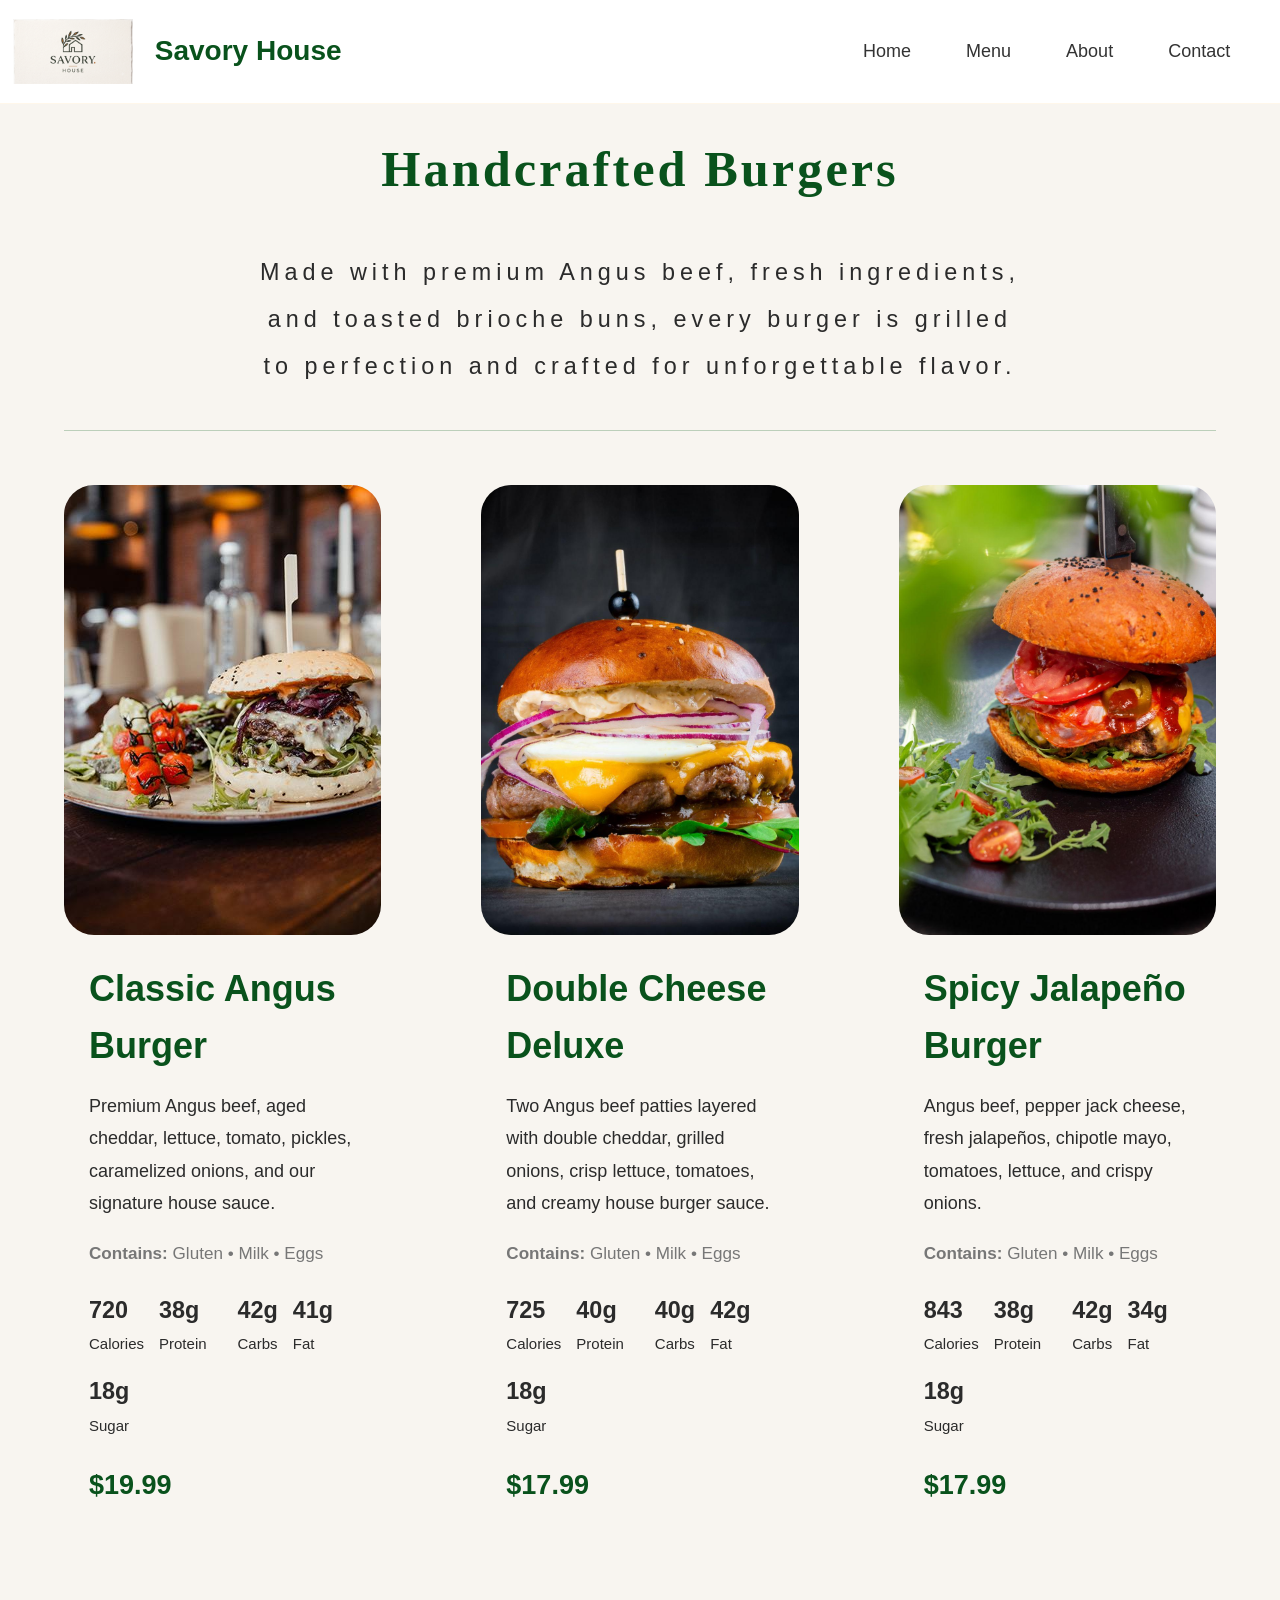
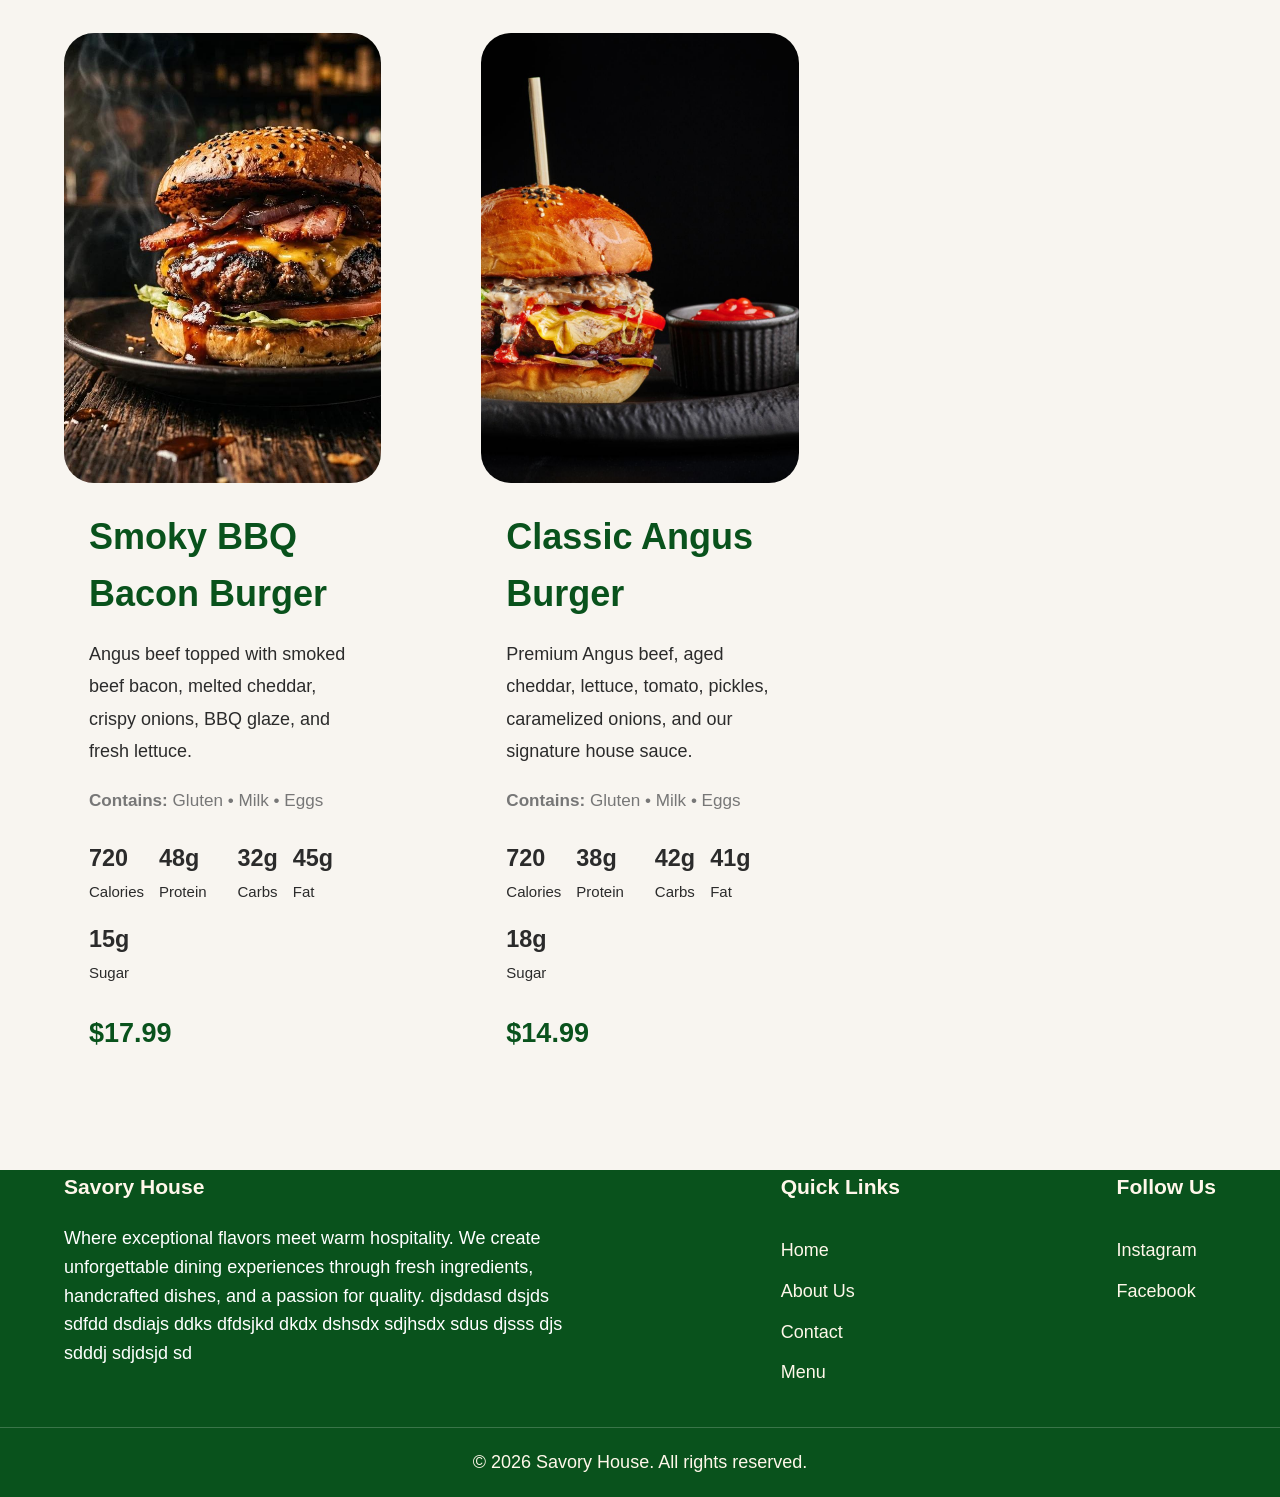
==== commit b9903dc8: "upgrading the ui" ====
--- a/pages/burgers.html
+++ b/pages/burgers.html
@@ -5,8 +5,8 @@
     <meta charset="UTF-8">
     <meta name="viewport" content="width=device-width, initial-scale=1.0">
 
-    <title>Menu | Savory House</title>
-
+    <title>Burgers | Savory House</title>
+    <link rel="icon" type="image/png" href="../images/logo/logo.png">
     <link rel="stylesheet" href="../css/style.css">
 </head>
 
@@ -14,12 +14,14 @@
 
  <header>
         <div class="container">
-
-            <div class="logo">
-                <img class="logo-img" src="../images/logo/logo.png" alt="Savory House Logo">
-                <h1>Savory House</h1>
-            </div>
-
+                <a href="../index.html" class="logo-link">
+                    <div class="logo">
+                     <img class="logo-img" src="../images/logo/logo.png" alt="Savory House Logo">
+                    <h1>Savory House</h1>
+                  </div>
+
+                </a>
+          
             <nav>
                 <ul>
                     <li><a href="../index.html">Home</a></li>
@@ -36,7 +38,7 @@
 
              <div class="container">
                
-                    <div class="item-header">
+                    <div class="item-header from-left">
                      <h2>
                          Handcrafted Burgers
                      </h2>
@@ -49,9 +51,9 @@
 
 
 
-                 <div class="menu-elements ">
-
-                    <div class="item-card">
+                 <div class="menu-elements  ">
+
+                    <div class="item-card ">
                          <div class="item-image">
                             <img src="../images/Chef's Favorites/Classic Angus Burger.jpg">
                          </div>
--- a/css/style.css
+++ b/css/style.css
@@ -2,6 +2,7 @@
     margin: 0;
     padding: 0;
     box-sizing: border-box;
+    
 }
 :root {
     --background: #F8F5F0;
@@ -11,48 +12,52 @@
     --text: #2B2B2B;
     --white: #FFFFFF;
     --green: #155a12;
+
 }
 html{
     font-size: 18px;
     scroll-behavior: smooth;
     scroll-padding-top: 100px;
+
 }
 body {
     font-family: Arial, sans-serif;
     background-color: var(--background);
     color: var(--text);
     line-height: 1.6;
+
 }
 .logo-link {
     text-decoration: none;
-    
     display: inline-block;
+
 }
 .container {
     width: 90%;
     max-width: 1600px;
-    
     margin: 0 auto;
+
 }
 header .container {
     width: 98%;
     max-width: 1700px;
-
     display: flex;
     justify-content: space-between;
     align-items: center;
-
     margin: 0 auto;
+
 }
 .logo {
     display: flex;
     align-items: center;
     gap: 12px;
+
 }
 .logo-img{
     width: 120px;
     height: auto;
     margin-right: 10px;
+
 }
 .logo h1 {
     color: var(--primary);
@@ -60,14 +65,15 @@
      margin: 10px 0 10px 0;
       position: relative;
       transition: 3s ease;
-}
-
+      
+}
 header {
      position: sticky;
     top: 0;
     z-index: 1000;
     background-color: var(--white);
     border-bottom: 1px solid var(--secondary);
+
 }
 header nav {
     display: flex;
@@ -87,22 +93,21 @@
     color: #333; 
     font-weight: 500;
     transition: color 0.3s ease;
+
 }
 .hero {
     min-height: 92.4vh;
     display: flex;
     align-items: flex-start;
     margin-top: 3px;
-}
-
-
+
+}
 .hero h2 {
     font-size: 90px;
     color: var(--primary);
    background-color: rgba(255, 247, 234, 0.3);
     border-radius: 25px;
     padding: 20px 15px;
-  
 
     margin-bottom: 0px;
 
@@ -128,14 +133,12 @@
    letter-spacing: 2px;
 
 }
-
 .hero-content  {
    display: flex;
    flex-direction: column;
    align-items: flex-start;
    gap: 20px;
    margin-top: 40px;
-   
    max-width: 650px;
 
 }
@@ -162,7 +165,6 @@
 
 .btn {
     display: inline-block;
-
     font-size: 1rem;
     padding: 14px 34px;
     border-radius: 10px;
@@ -170,6 +172,7 @@
     text-decoration: none;
     transition: 0.3s ease;
     cursor: pointer;
+
 }
 .btn-primary {
     background-color: var(--accent);
@@ -190,6 +193,7 @@
     border-radius: 20px;
     font-size: 0.8rem;
     margin-top: 10px;
+
 }
 .card-btn{
     background-color: var(--accent);
@@ -200,20 +204,19 @@
     text-decoration: none;
     transition: 0.3s ease;
      display: inline-block;
-
     width: fit-content;
 
    margin-top: auto;
     align-self: center;
     
 }
-
 .meal-cards {
     display: flex;
     justify-content: space-between;
     flex-direction: row;
     gap: 30px;
     margin-top: 15px;
+
 }
 .meal-card {
     background-color: var(--secondary);
@@ -223,36 +226,32 @@
     flex-direction: column;
     width: 100%;
     padding: 20px;
-
   transition: transform 0.3s ease;
    transition: box-shadow 0.3s ease;
-    
+
 }
 .meal-card img {
     width: 100%;
     height: 300px;
-
     object-fit: cover;
 
     display: block;
     border-radius: 100px;
+
 }
 .meal-info{
     display: flex;
     flex-direction: column;
 
     flex: 1;
-}
-
-
+
+}
 .meal-info h3{
     margin-top: 0px;
     margin-bottom: 10px;
-}
-
-
+
+}
 .section-header {
-
 background-color: var(--secondary);
     color: var(--green);
     padding: 25px;
@@ -263,28 +262,25 @@
     padding-bottom: 40px;
     transition: color 0.3s ease;
     letter-spacing: 2px;
+
 }
 .section-header h2 {
     font-size: 2.6rem;
     margin-bottom: 10px;
+
 }
 .section-header p {
     font-size: 1.1rem;
     margin-bottom: 0px;
-}
-
-
-
-
+
+}
 
 #about-us {
     min-height: 80vh;
-    background-color: #336933;
+    background-color: #a9c1a9;
     display: flex;
     justify-content: space-between;
     margin-top: 60px;
-    
-     
     
 }
 .about-container{
@@ -293,9 +289,8 @@
     gap: 80px;
     align-items: center;
     padding: 100px;
-}
- 
-
+
+}
 .about-image img{
     width: 100%;
     height: 100%;
@@ -328,11 +323,6 @@
     font-size: .95rem;
     line-height: 1.6;
 }
-
-
-
-
-
 
 .contact-container {
     display: flex;
@@ -458,11 +448,7 @@
     margin-top: 3.5rem;
 
 }
-.menu-hero .container p {
-   color: var(--primary);
-  font-family: system-ui, -apple-system, BlinkMacSystemFont, 'Segoe UI', Roboto, Oxygen, Ubuntu, Cantarell, 'Open Sans', 'Helvetica Neue', sans-serif;
-    font-size: 2rem;
-}
+
 .menu-categories .category-card{
 display: flex ;
 align-items: center;
@@ -470,8 +456,6 @@
 gap: 60px;
 
 }
-
-
 .category-image img{
     width: 100%;
     max-height: 500px;
@@ -486,9 +470,7 @@
 .category-card{
     margin-top: 10px;
     
-    
-}
-
+}
 .category{
    padding: 1rem;
    font-family: 'Times New Roman', Times, serif; 
@@ -540,32 +522,46 @@
     margin: 0 auto;
 
 }
+.item-header {
+    display: flex;
+    flex-direction: column;
+    align-items: center;
+  
+    border-bottom: 1px solid rgba(11, 92, 24, 0.25);
+    padding-bottom: 0;
+   
+}
 .item-header h2{
 font-family: 'Times New Roman', Times, serif;
-    font-size: 2.3rem;
+font-size: 2.8rem;
     color: var(--primary);
     padding: 25px;
     margin-top: 0px;
-    font-size: 1.2rem;
     text-align: center;
     padding-bottom: 40px;
     font-size: 2.8rem;
+    letter-spacing: 3px;
+     transition: color 0.3s ease, text-shadow 0.3s ease;
 
 }
 .item-header p{
     font-size: 1.3rem;
     color: var(--text);
-
-    line-height: 2.3;
-
-    margin-bottom: 30px;
-
+    text-align: center;
+
+    line-height: 2;
+    margin-bottom: 40px;
+    letter-spacing: 5px;
+     width: 67%;
+      transition: color 0.3s ease, text-shadow 0.3s ease;
+   
 }
 .menu-elements{
     display: grid;
     grid-template-columns: repeat(3, 1fr);
     gap: 100px;
-   
+    margin-top: 3rem;
+    margin-bottom: 5rem;
 }
 .item-content{
     padding: 25px;
@@ -574,10 +570,8 @@
     display: flex;
     flex-direction: column;
    height: 100%;
-  
-    
-}
-
+    
+}
 .item-content h3{
     font-size: 2rem;
     margin-bottom: 15px;
@@ -649,7 +643,6 @@
     transition: width 0.3s ease;
 }
 
-
 /* Hover State */
 header nav ul li a:hover {
     color: #556b55;
@@ -674,8 +667,6 @@
     background-color: var(--primary);
     transform: translateY(-3px);
 }
-
-
 
 .logo h1::after{
     content: "";
@@ -729,11 +720,11 @@
 
 .about-image img:hover{
     transform: translateY(-12px);
-     box-shadow: 0 15px 20px rgba(201, 109, 34, 0.7);
+        box-shadow: 0 15px 20px rgba(43, 114, 103, 0.5);
 }
 .about-features .feature:hover{
     transform: translateY(-12px);
-     box-shadow: 0 15px 20px rgba(201, 109, 34, 0.7);
+     box-shadow: 0 15px 20px rgba(192, 226, 221, 0.3);
 }
 
 .about-content-story:hover{
@@ -743,7 +734,7 @@
 
 .about-content-story{
    
-     box-shadow: 0 15px 20px rgba(201, 184, 34, 0.7);
+     box-shadow: 0 15px 20px rgba(192, 226, 221, 0.3);
      padding: 20px;
 }
 .contact-info{
@@ -754,7 +745,7 @@
  transform: translateY(-12px);  
 }
 .contact-form{
-      box-shadow: 0 15px 90px rgba(0, 0, 0, 0.7);
+      box-shadow: 0 15px 20                                                                                                                                                                                                                                                                                                             px rgba(0, 0, 0, 0.7);
 }
 .btn:hover {
     background-color: #09521c;
@@ -771,8 +762,6 @@
     box-shadow: 0 12px 25px rgba(11, 92, 24, 0.25);
 }
 
-
-
 .item-card h3 {
     transition: color 0.3s ease;
 }
@@ -788,5 +777,52 @@
     color: #8f8934;
 }
 
-/*     hover effect end  */    
-/*^^^^^^^^^^^^^^^^^^^^^^^^^^^^^^^^^^^^^^^^^^^^^^^^^^^^^^^^^^^^^^^^^^^^^^^^^^^*/+.item-header:hover h2{
+    text-shadow: 0px 12px 20px rgba(11, 92, 24, 0.6);
+}
+.item-header:hover p {
+   text-shadow: 0px 12px 20px rgba(11, 92, 24, 0.6);
+}
+
+.footer-links a:hover {
+text-decoration: underline;
+}
+
+.footer-social a:hover {
+text-decoration: underline;
+}
+
+                        /*     hover effect end  */    
+/*^^^^^^^^^^^^^^^^^^^^^^^^^^^^^^^^^^^^^^^^^^^^^^^^^^^^^^^^^^^^^^^^^^^^^^^^^^^*/
+
+.from-right {
+    opacity: 0;
+    transform: translateX(100px);
+    transition: 0.8s ease;
+}
+
+.from-left {
+    opacity: 0;
+    transform: translateX(-100px);
+    transition: 0.8s ease;
+}
+
+.from-top {
+    opacity: 0;
+    transform: translateY(-100px);
+    transition: 0.8s ease;
+}
+
+.from-bottom {
+    opacity: 0;
+    transform: translateY(100px);
+    transition: 0.8s ease;
+}
+
+.from-right.show,
+.from-left.show,
+.from-top.show,
+.from-bottom.show {
+    opacity: 1;
+    transform: translate(0);
+}
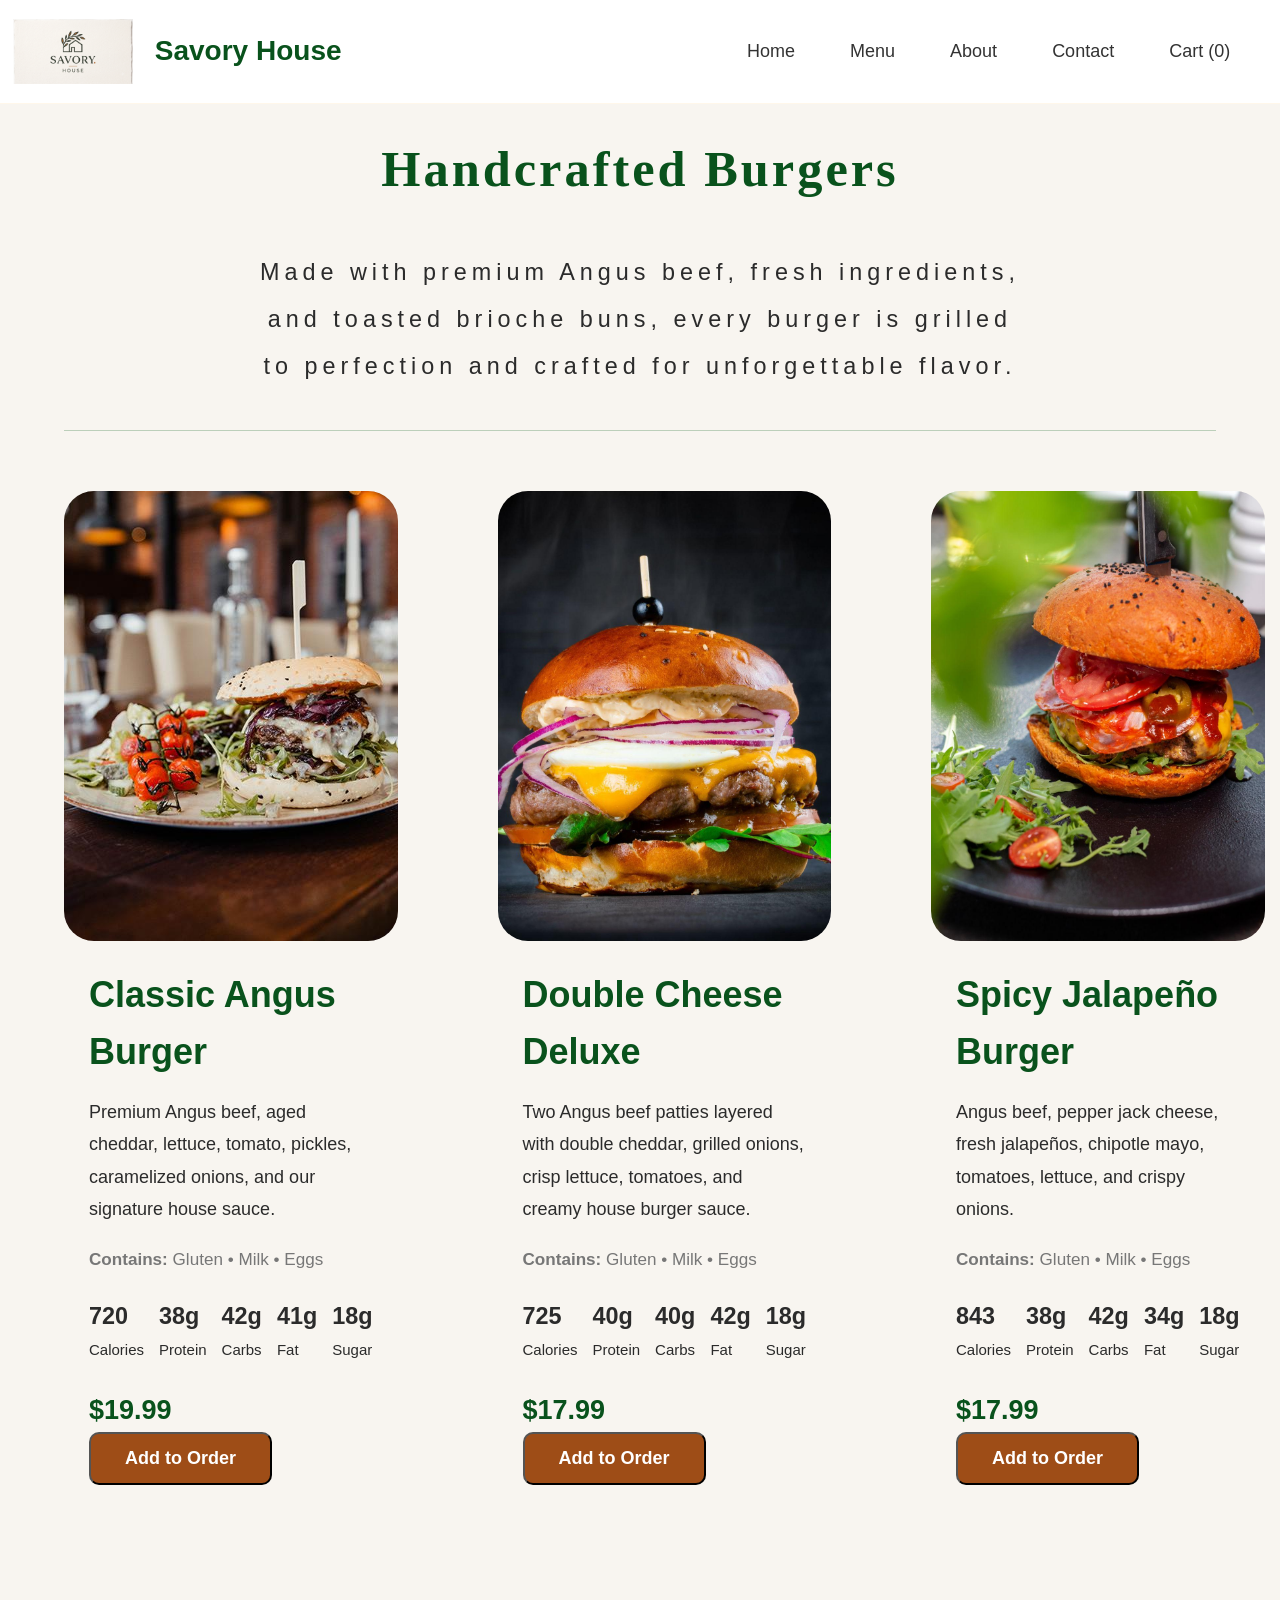
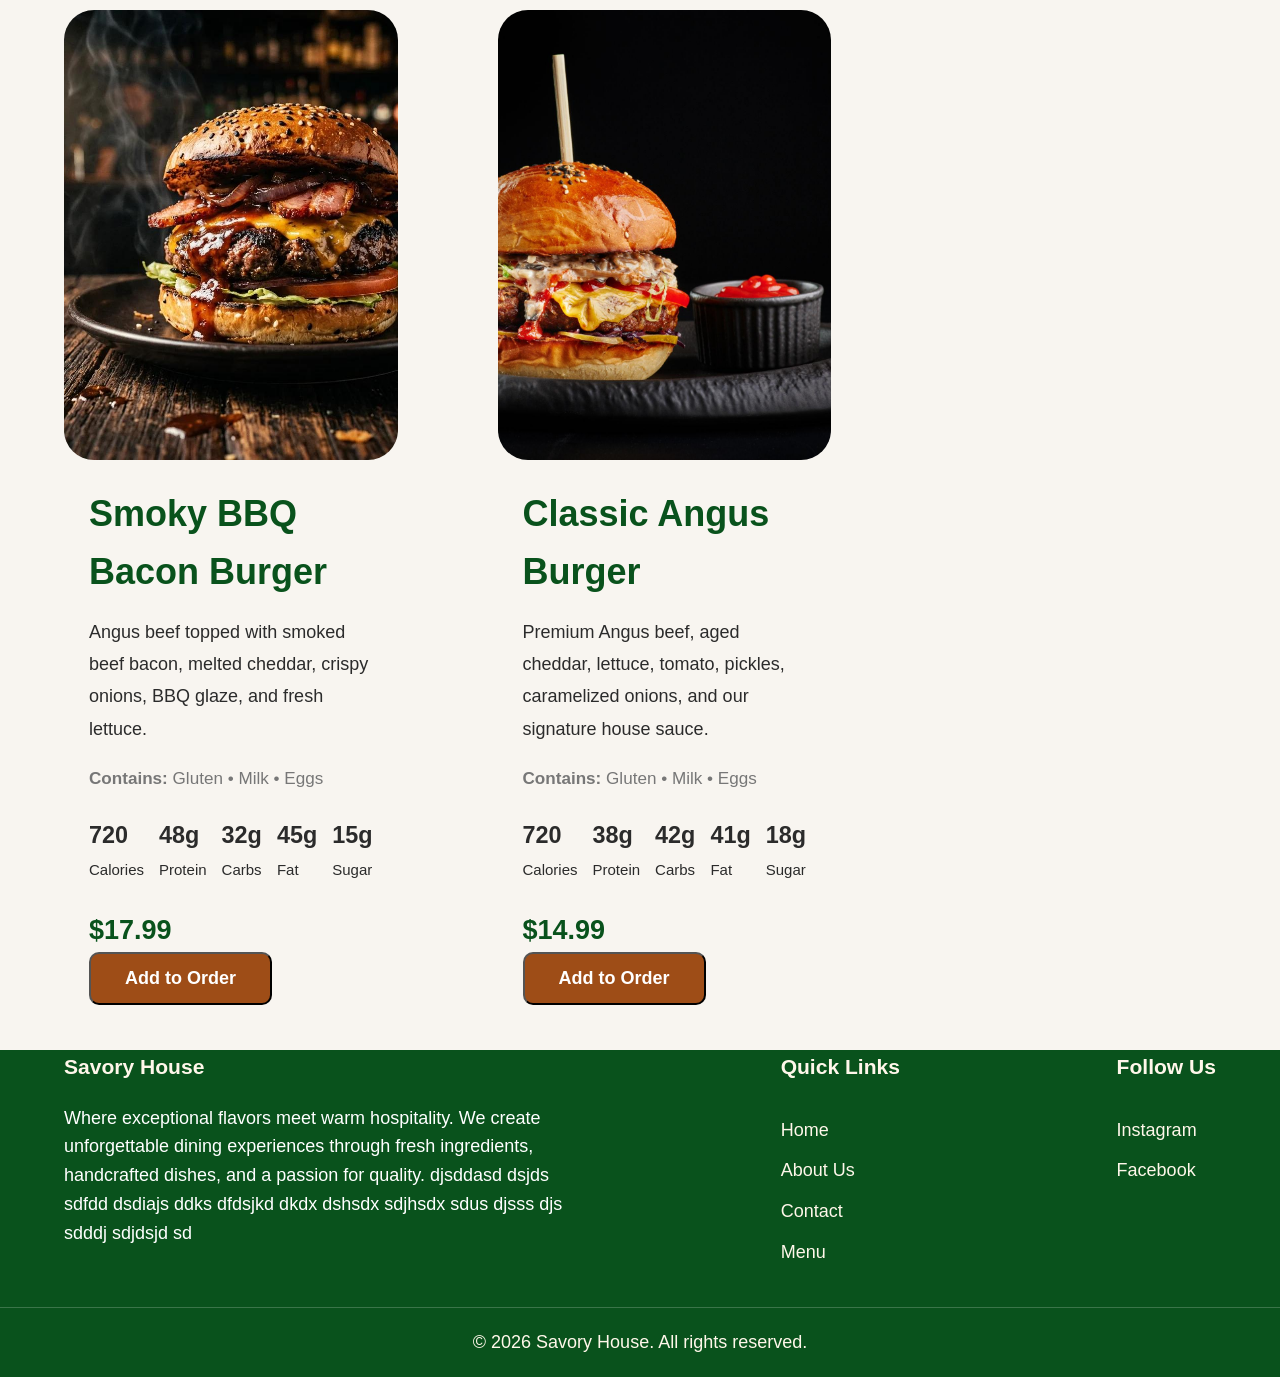
==== commit bc84d881: "day25" ====
--- a/pages/burgers.html
+++ b/pages/burgers.html
@@ -28,6 +28,11 @@
                     <li><a href="../pages/menu.html">Menu</a></li>
                     <li><a href="../index.html#about-us">About</a></li>
                     <li><a href="../index.html#contact-us">Contact</a></li>
+                                    <li>
+                         <a href="../pages/cart.html" class="cart-link">
+                         Cart (<span id="cart-count">0</span>)
+                         </a>
+                    </li>
                 </ul>
             </nav>
 
@@ -101,6 +106,9 @@
                             <div class="item-price">
                                     <span>$19.99</span>
                             </div>
+                            <button class="btn btn-primary add-to-cart-btn" data-name="Classic Angus Burger" data-price="19.99">
+                                                  Add to Order
+                            </button>
                          </div>
 
                   </div>
@@ -150,7 +158,9 @@
                              <div class="item-price">
                                     <span>$17.99</span>
                             </div>
-                            
+                            <button class="btn btn-primary add-to-cart-btn" data-name="Double Cheese Deluxe" data-price="17.99">
+                               Add to Order
+                             </button>
                          </div>
 
                   </div>
@@ -201,6 +211,9 @@
                               <div class="item-price">
                                     <span>$17.99</span>
                             </div>
+                               <button class="btn btn-primary add-to-cart-btn" data-name="Spicy Jalapeño Burger" data-price="17.99">
+                               Add to Order
+                             </button>
                          </div>
 
                   </div>
@@ -251,6 +264,9 @@
                             <div class="item-price">
                                     <span>$17.99</span>
                             </div>
+                               <button class="btn btn-primary add-to-cart-btn" data-name="Smoky BBQ Bacon Burger" data-price="17.99">
+                               Add to Order
+                             </button>
                          </div>
 
                   </div>
@@ -302,6 +318,10 @@
                             <div class="item-price">
                                     <span>$14.99</span>
                             </div>
+                               <button class="btn btn-primary add-to-cart-btn" data-name="Classic Angus Burger" data-price="14.99">
+                               Add to Order
+                             </button>
+                            
                          </div>
 
                   </div>
@@ -367,4 +387,4 @@
 
     <script src="../js/app.js"></script>
 
-</body>+</body>
--- a/css/style.css
+++ b/css/style.css
@@ -106,16 +106,15 @@
     font-size: 90px;
     color: var(--primary);
    background-color: rgba(255, 247, 234, 0.3);
-    border-radius: 25px;
-    padding: 20px 15px;
+   border: 3px solid transparent;
+   border-radius: 25px;
+   padding: 20px 15px;
 
     margin-bottom: 0px;
-
     text-align: left;
     line-height: 1.23;
-     border: 1px solid rgb(116, 80, 80);
-     transition: 0.3s;
-      border: 3px solid transparent;
+    transition: 0.3s;
+
       
 }
 .hero p {
@@ -125,10 +124,13 @@
     text-align: left;
     margin-top: 0px;
     line-height: 1.5;
+
     background-color: rgba(9, 82, 28, 0.7);
+    border: 3px solid black;
     border-radius: 20px;
     padding: 30px 35px;
-   border: 3px solid black;
+  
+   
    transition: 0.3s ease;
    letter-spacing: 2px;
 
@@ -184,9 +186,9 @@
 }
 
 .category {
-     display: inline-flex; ;
-     
-     justify-content: center;
+
+    display: inline-flex; ;     
+    justify-content: center;
     background: var(--green);
     color: white;
     padding: 5px 12px;
@@ -203,10 +205,9 @@
     font-size: 1rem;
     text-decoration: none;
     transition: 0.3s ease;
-     display: inline-block;
+    display: inline-block;
     width: fit-content;
-
-   margin-top: auto;
+    margin-top: auto;
     align-self: center;
     
 }
@@ -222,19 +223,17 @@
     background-color: var(--secondary);
     border: 1px solid var(--green);
     border-radius: 120px;
-     display: flex;
+    display: flex;
     flex-direction: column;
     width: 100%;
     padding: 20px;
-  transition: transform 0.3s ease;
-   transition: box-shadow 0.3s ease;
+    transition: transform 0.3s ease, box-shadow 0.3s ease;
 
 }
 .meal-card img {
     width: 100%;
     height: 300px;
     object-fit: cover;
-
     display: block;
     border-radius: 100px;
 
@@ -242,7 +241,6 @@
 .meal-info{
     display: flex;
     flex-direction: column;
-
     flex: 1;
 
 }
@@ -252,14 +250,13 @@
 
 }
 .section-header {
-background-color: var(--secondary);
+    background-color: var(--secondary);
     color: var(--green);
-    padding: 25px;
+    padding: 25px 25px 40px 25px;
     margin-top: 0px;
     font-size: 1.2rem;
     text-align: center;
     border-radius: 40px;
-    padding-bottom: 40px;
     transition: color 0.3s ease;
     letter-spacing: 2px;
 
@@ -294,36 +291,35 @@
 .about-image img{
     width: 100%;
     height: 100%;
-
     object-fit: cover;
-
     border-radius: 100px;
-      border: 3px solid var(--primary);
-      transition: border-color 0.3 ease , transform 0.3s ease;
+    border: 3px solid var(--primary);
+    transition: border-color 0.3 ease , transform 0.3s ease;
+
 }
 .about-features{
     display: flex;
     gap: 25px;
     margin-top: 40px;
-}
-
+
+}
 .feature{
     flex: 1;
     background-color: var(--secondary);
     padding: 25px;
     border-radius: 20px;
-}
-
+
+}
 .feature h3{
     margin-bottom: 12px;
     color: var(--primary);
-}
-
+
+}
 .feature p{
     font-size: .95rem;
     line-height: 1.6;
-}
-
+
+}
 .contact-container {
     display: flex;
     justify-content: space-between;
@@ -499,13 +495,14 @@
 .menu-header{
 background-color: rgba(255, 247, 234, 0.5);
     color: var(--green);
-    padding: 25px;
+    padding: 25px 25px 40px 25px;
     margin-top: 0px;
     font-size: 1.2rem;
     text-align: center;
     border-radius: 40px;
-    padding-bottom: 40px;
-}
+  
+}
+
 
                   /*     menu css   end    */    
 /*^^^^^^^^^^^^^^^^^^^^^^^^^^^^^^^^^^^^^^^^^^^^^^^^^^^^^^^^^^^^^^^^^^^^^^^^^^^*/
@@ -532,8 +529,8 @@
    
 }
 .item-header h2{
-font-family: 'Times New Roman', Times, serif;
-font-size: 2.8rem;
+
+    font-family: 'Times New Roman', Times, serif;
     color: var(--primary);
     padding: 25px;
     margin-top: 0px;
@@ -541,27 +538,27 @@
     padding-bottom: 40px;
     font-size: 2.8rem;
     letter-spacing: 3px;
-     transition: color 0.3s ease, text-shadow 0.3s ease;
+    transition: color 0.3s ease, text-shadow 0.3s ease;
 
 }
 .item-header p{
     font-size: 1.3rem;
     color: var(--text);
     text-align: center;
-
     line-height: 2;
     margin-bottom: 40px;
     letter-spacing: 5px;
-     width: 67%;
-      transition: color 0.3s ease, text-shadow 0.3s ease;
+    width: 67%;
+    transition: color 0.3s ease, text-shadow 0.3s ease;
    
 }
 .menu-elements{
     display: grid;
     grid-template-columns: repeat(3, 1fr);
     gap: 100px;
-    margin-top: 3rem;
-    margin-bottom: 5rem;
+    margin-top: 3rem 3rem 5rem 3rem;
+    margin-top: 60px;
+    
 }
 .item-content{
     padding: 25px;
@@ -591,7 +588,7 @@
 }
 .item-nutrition{
     display: grid;
-    grid-template-columns: repeat(2 ,1fr 2fr );
+    grid-template-columns: repeat(5, 1fr );
     gap: 15px;
 }
 .item-nutrition-item span{
@@ -611,9 +608,9 @@
     height: 450px;
 
     object-fit:cover;
-
     display: block;
     border-radius: 30px;
+
 }
 
 
@@ -641,15 +638,16 @@
     left: 0;
     background-color: #556b55; /* Your brand primary/accent green */
     transition: width 0.3s ease;
-}
-
+
+}
 /* Hover State */
 header nav ul li a:hover {
     color: #556b55;
-}
-
+
+}
 header nav ul li a:hover::after {
     width: 100%; /* Expands the underline smoothly across the link */
+
 }
 
 /* hero */
@@ -660,14 +658,13 @@
 }
 .hero-content p:hover{
     border-color: var(--secondary);
-}
-
-
+
+}
 .hero-buttons .btn:hover {
     background-color: var(--primary);
     transform: translateY(-3px);
-}
-
+
+}
 .logo h1::after{
     content: "";
     position: absolute;
@@ -678,10 +675,11 @@
     background-color: #09521c;
     transition: width 0.3s ease;
     color: red;
-}
-
+
+}
 .logo h1:hover::after {
     width: 100%;
+
 }
 .section-header:hover {
    
@@ -693,101 +691,112 @@
 .meal-card:hover {
     box-shadow: 0 15px 20px rgba(11, 92, 24, 0.7);
     transform: translateY(-10px);
+
 }
 .meal-card img {
     transition: transform 0.4s ease;
-}
-
+
+}
 .meal-card:hover img {
     transform: scale(1.08);
+
 }
 .meal-card h3 {
     transition: color 0.3s ease;
-}
-
+
+}
 .meal-card:hover h3 {
     color: #8f8934;
+
 }
 .meal-card a {
     transition: background-color 0.3s ease, transform 0.3s ease;
+
 }
 
 .meal-card a:hover {
     background-color: #09521c;
     color: white;
     transform: translateY(-2px);
-}
-
+
+}
 .about-image img:hover{
     transform: translateY(-12px);
         box-shadow: 0 15px 20px rgba(43, 114, 103, 0.5);
+
 }
 .about-features .feature:hover{
     transform: translateY(-12px);
      box-shadow: 0 15px 20px rgba(192, 226, 221, 0.3);
-}
-
+
+}
 .about-content-story:hover{
       transform: translateY(-12px);
-  
-}
-
+    
+}
 .about-content-story{
    
      box-shadow: 0 15px 20px rgba(192, 226, 221, 0.3);
      padding: 20px;
+
 }
 .contact-info{
     
      box-shadow: 0 15px 20px rgba(38, 131, 9, 0.7);
+
 }
 .contact-info:hover{
  transform: translateY(-12px);  
+
 }
 .contact-form{
       box-shadow: 0 15px 20                                                                                                                                                                                                                                                                                                             px rgba(0, 0, 0, 0.7);
-}
+
+    }
 .btn:hover {
     background-color: #09521c;
     color: white;
     border-color: #09521c;
     transform: translateY(-3px);
+
 }
 .item-card {
     transition: transform 0.3s ease, box-shadow 0.3s ease;
-}
-
+
+}
 .item-card:hover {
     transform: translateY(-8px);
     box-shadow: 0 12px 25px rgba(11, 92, 24, 0.25);
-}
-
+
+}
 .item-card h3 {
     transition: color 0.3s ease;
-}
-
+
+}
 .item-card:hover h3 {
     color: #8f8934;
+
 }
 .item-price {
     transition: color 0.3s ease;
-}
-
+
+}
 .item-card:hover .item-price {
     color: #8f8934;
-}
-
+
+}
 .item-header:hover h2{
     text-shadow: 0px 12px 20px rgba(11, 92, 24, 0.6);
+
 }
 .item-header:hover p {
    text-shadow: 0px 12px 20px rgba(11, 92, 24, 0.6);
-}
-
+
+}
 .footer-links a:hover {
 text-decoration: underline;
-}
-
+
+}
 .footer-social a:hover {
 text-decoration: underline;
 }
@@ -799,30 +808,77 @@
     opacity: 0;
     transform: translateX(100px);
     transition: 0.8s ease;
-}
-
+
+}
 .from-left {
     opacity: 0;
     transform: translateX(-100px);
     transition: 0.8s ease;
-}
-
+
+}
 .from-top {
     opacity: 0;
     transform: translateY(-100px);
     transition: 0.8s ease;
-}
-
+
+}
 .from-bottom {
     opacity: 0;
     transform: translateY(100px);
     transition: 0.8s ease;
-}
-
+
+}
 .from-right.show,
 .from-left.show,
 .from-top.show,
 .from-bottom.show {
     opacity: 1;
     transform: translate(0);
-}+}
+#form-message {
+    margin-top: 15px;
+    text-align: center;
+    font-size: 1rem;
+    opacity: 0;
+    transition: opacity 0.3s ease;
+
+}
+#form-message.show {
+    opacity: 1;
+
+}
+#form-message.error {
+    color: red;
+
+}
+#form-message.success {
+    color: green;
+
+}
+
+
+@media (max-width: 768px) {
+    .menu-elements {
+        grid-template-columns: 1fr;
+        gap: 30px;
+    }
+    item-header h2 {
+        font-size: 2rem;
+    }
+
+    .item-header p {
+        font-size: 1rem;
+        width: 90%;
+    }
+      .item-image img {
+        height: 300px;
+    }
+    
+}
+.cart-section h2 {
+    border-bottom: 2px solid #eee;
+    padding-bottom: 15px;
+    margin-bottom: 25px;
+    color: #333;
+}
+
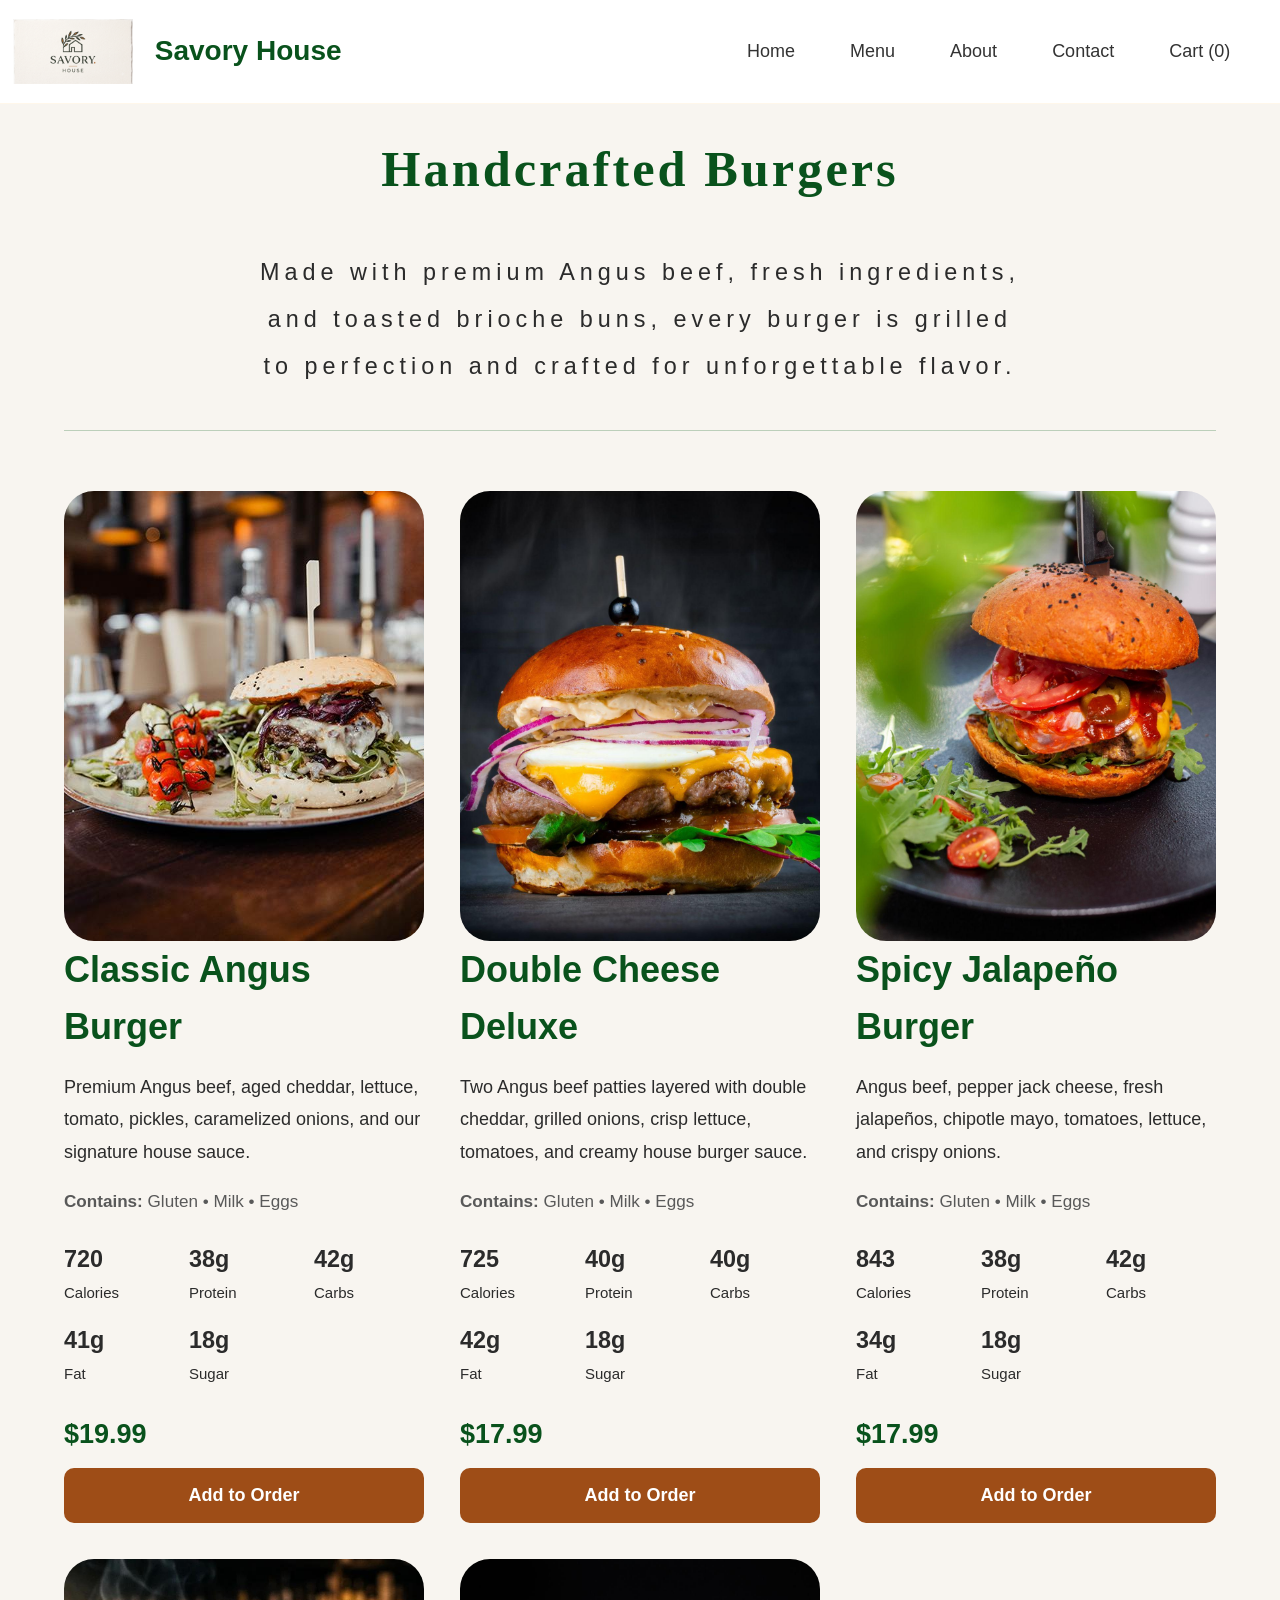
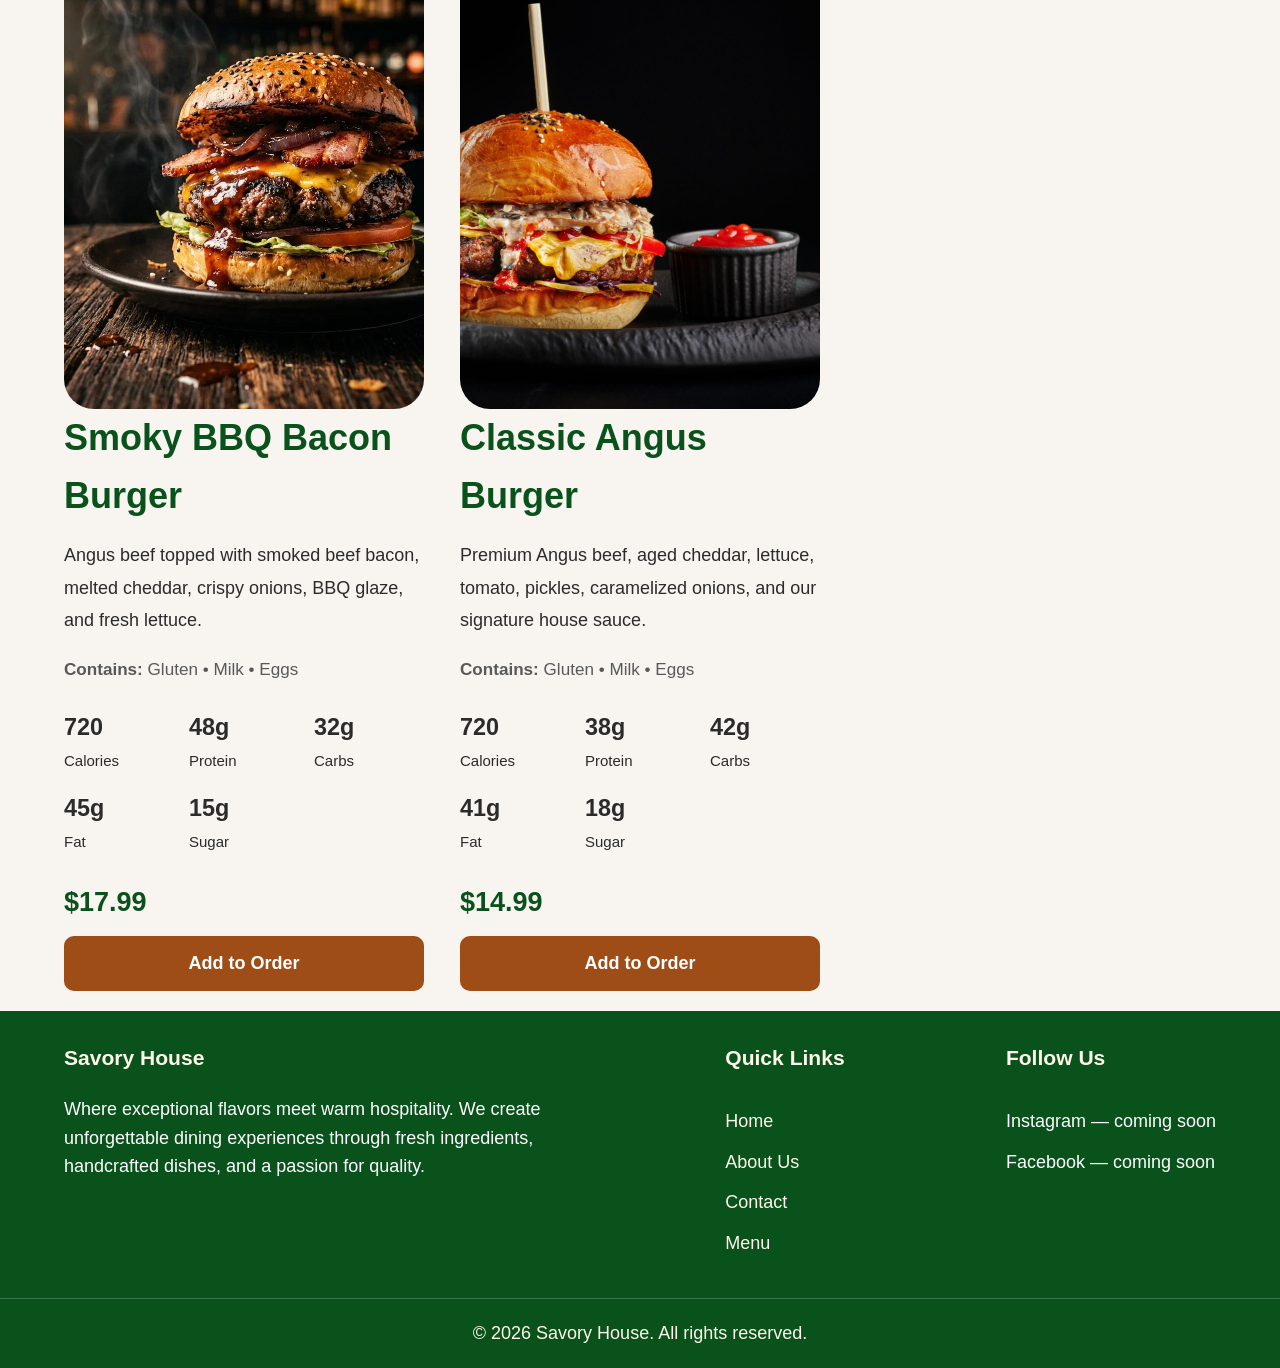
==== commit 249fbabc: "project finished" ====
--- a/pages/burgers.html
+++ b/pages/burgers.html
@@ -22,7 +22,7 @@
 
                 </a>
           
-            <nav>
+            <nav aria-label="Main navigation">
                 <ul>
                     <li><a href="../index.html">Home</a></li>
                     <li><a href="../pages/menu.html">Menu</a></li>
@@ -60,7 +60,7 @@
 
                     <div class="item-card ">
                          <div class="item-image">
-                            <img src="../images/Chef's Favorites/Classic Angus Burger.jpg">
+                            <img src="../images/Chef's Favorites/Classic Angus Burger.jpg" alt="Classic Angus Burger">
                          </div>
 
                          <div class="item-content">
@@ -114,7 +114,7 @@
                   </div>
                        <div class="item-card">
                          <div class="item-image">
-                            <img src="../images/burger/burger3.jpg" alt="Classic Angus Burger">
+                            <img src="../images/burger/burger3.jpg" alt="Double Cheese Deluxe">
                          </div>
 
                          <div class="item-content">
@@ -166,7 +166,7 @@
                   </div>
                        <div class="item-card">
                          <div class="item-image">
-                            <img src="../images/burger/burger4.jpg" alt="Classic Angus Burger">
+                            <img src="../images/burger/burger4.jpg" alt="Spicy Jalapeño Burger">
                          </div>
 
                          <div class="item-content">
@@ -219,7 +219,7 @@
                   </div>
                        <div class="item-card">
                          <div class="item-image">
-                            <img src="../images/burger/burger6.jpg" alt="Classic Angus Burger">
+                            <img src="../images/burger/burger6.jpg" alt="Smoky BBQ Bacon Burger">
                          </div>
 
                          <div class="item-content">
@@ -328,15 +328,9 @@
 
 
               </div>
-              
           
-                    
-        
         
     </section>
-
-
-
 
       <footer>
 
@@ -348,8 +342,7 @@
                 Where exceptional flavors meet warm hospitality.
                   We create unforgettable dining experiences through
                  fresh ingredients, handcrafted dishes, and a passion
-                 for quality. djsddasd dsjds sdfdd dsdiajs ddks dfdsjkd dkdx 
-                 dshsdx sdjhsdx sdus djsss djs sdddj sdjdsjd sd
+                 for quality.
             </p>
         </div>
 
@@ -357,10 +350,10 @@
     <div class="footer-links">
     <h3>Quick Links</h3>
 
-    <a href="#home">Home</a>
-    <a href="#about-us">About Us</a>
-    <a href="#contact-us">Contact</a>
-    <a href="pages/menu.html">Menu</a>
+    <a href="../index.html#home">Home</a>
+    <a href="../index.html#about-us">About Us</a>
+    <a href="../index.html#contact-us">Contact</a>
+    <a href="menu.html">Menu</a>
 
 </div>
 
@@ -368,8 +361,8 @@
       <div class="footer-social">
     <h3>Follow Us</h3>
 
-    <a href="#">Instagram</a>
-    <a href="#">Facebook</a>
+    <span>Instagram — coming soon</span>
+    <span>Facebook — coming soon</span>
 
 </div>
 
--- a/css/style.css
+++ b/css/style.css
@@ -105,7 +105,7 @@
 .hero h2 {
     font-size: 90px;
     color: var(--primary);
-   background-color: rgba(255, 247, 234, 0.3);
+   background-color: rgba(255, 247, 234, 0.92);
    border: 3px solid transparent;
    border-radius: 25px;
    padding: 20px 15px;
@@ -556,12 +556,14 @@
     display: grid;
     grid-template-columns: repeat(3, 1fr);
     gap: 100px;
-    margin-top: 3rem 3rem 5rem 3rem;
     margin-top: 60px;
     
 }
 .item-content{
-    padding: 25px;
+      display: flex;
+    flex-direction: column;
+    flex: 1;
+    
 }
 .item-card{
     display: flex;
@@ -806,13 +808,13 @@
 
 .from-right {
     opacity: 0;
-    transform: translateX(100px);
+    transform: translateX(30px);
     transition: 0.8s ease;
 
 }
 .from-left {
     opacity: 0;
-    transform: translateX(-100px);
+    transform: translateX(-30px);
     transition: 0.8s ease;
 
 }
@@ -862,7 +864,7 @@
         grid-template-columns: 1fr;
         gap: 30px;
     }
-    item-header h2 {
+    .item-header h2 {
         font-size: 2rem;
     }
 
@@ -882,3 +884,469 @@
     color: #333;
 }
 
+#cart-items-container {
+    padding: 20px;
+    border-radius: 10px;
+}
+
+.cart-item {
+    padding: 20px;
+    margin-bottom: 15px;
+    border-radius: 10px;
+    display: flex;
+    align-items: center;
+    gap: 20px;
+    background: var(--white);
+    border: 1px solid rgba(255, 255, 255, 0.1);
+}
+.remove-btn {
+    padding: 8px 14px;
+    border: none;
+    border-radius: 6px;
+    cursor: pointer;
+    font-size: 14px;
+    transition: 0.2s;
+    margin-left: auto;
+    background: transparent;
+    border: 1px solid #ccc;
+}
+
+.remove-btn:hover {
+    opacity: 0.8;
+    background-color: var(--primary);
+}
+
+.cart-summary {
+    margin-top: 25px;
+    padding: 20px;
+    border-radius: 10px;
+    text-align: right;
+}
+
+.cart-summary h3 {
+    margin-bottom: 15px;
+    font-size: 22px;
+}
+
+.cart-message {
+    margin-top: 8px;
+    font-size: 14px;
+    opacity: 1;
+    transition: opacity 0.2s ease;
+}
+
+.cart-message.fade-out {
+    opacity: 0;
+}
+.cart-item-image-container {
+    width: clamp(160px, 18vw, 220px);
+    aspect-ratio: 1 / 1;
+    flex-shrink: 0;
+     overflow: hidden;
+    border-radius: 17px;
+}
+.cart-item-image {
+    width: 100%;
+    height: 100%;
+    object-fit: cover;
+    border-radius: 10px;
+}
+.cart-item-info {
+    flex: 1;
+}
+.cart-item-nutrition p {
+        margin: 0;
+    padding: 8px 12px;
+    border-radius: 6px;
+}
+.cart-item-nutrition {   
+    display: grid;
+    gap: 25px; 
+    grid-template-columns: repeat(5, max-content);
+     line-height: 1.8;
+    margin-bottom: 20px;
+    font-family: 'Lucida Sans', 'Lucida Sans Regular', 'Lucida Grande', 'Lucida Sans Unicode', Geneva, Verdana, sans-serif;
+    font-size: large;
+
+}
+.cart-item-description {
+    line-height: 1.8;
+    margin-bottom: 15px;
+    font-family: 'Lucida Sans', 'Lucida Sans Regular', 'Lucida Grande', 'Lucida Sans Unicode', Geneva, Verdana, sans-serif;
+    font-size: large;
+
+}
+.cart-item-nutrition span {
+    font-size: 20px;
+    font-weight: bold;
+}
+.cart-item-nutrition small {
+    font-size: 12px;
+
+}
+.cart-item-nutrition small {
+    display: block;
+    font-size: 12px;
+    opacity: 0.7;
+     margin-top: 3px;
+
+    }
+.cart-item-allergens {
+    font-size: 13px;
+    opacity: 0.7;
+    margin-bottom: 15px;
+
+}
+.cart-item-info h3 {
+    margin: 0 0 8px;
+    font-size: 22px;
+    color: var(--primary);
+
+}
+.cart-item-price {
+    font-size: 18px;
+    font-weight: bold;
+    margin: 0 0 12px;
+    color: var(--primary);
+}
+
+.cart-item-actions {
+    display: flex;
+    flex-direction: column;
+    align-items: center;
+    gap: 15px;
+}
+
+.quantity-container {
+    display: flex;
+    align-items: center;
+    gap: 10px;
+}
+.quantity-minus,
+.quantity-plus {
+    width: 32px;
+    height: 32px;
+    border: 1px solid #ccc;
+    border-radius: 6px;
+    background: transparent;
+    cursor: pointer;
+    font-size: 18px;
+}
+
+.quantity-number {
+    min-width: 25px;
+    text-align: center;
+    font-size: 16px;
+    font-weight: bold;
+}
+
+
+body { overflow-x: clip; }
+img { max-width: 100%; }
+button, input, textarea { font: inherit; }
+a:focus-visible, button:focus-visible, input:focus-visible, textarea:focus-visible {
+    outline: 3px solid var(--accent);
+    outline-offset: 4px;
+}
+.btn, .card-btn, .add-to-cart-btn { border: 1px solid transparent; }
+.add-to-cart-btn {
+    padding: 12px 20px;
+    border-radius: 10px;
+    background: var(--accent);
+    color: var(--white);
+    cursor: pointer;
+    margin-top: 12px;
+}
+.add-to-cart-btn:hover { 
+    background: var(--primary); 
+}
+.hero-buttons { 
+    gap: 20px; flex-wrap: wrap; margin-bottom: 35px;
+ }
+.hero .container { 
+    width: 88%;
+ }
+.menu-elements {
+     grid-template-columns: repeat(3, minmax(0, 1fr)); gap: 36px; 
+    }
+.item-card, .cart-item-info, .category-content {
+     min-width: 0; 
+    }
+.item-nutrition { 
+    grid-template-columns: repeat(3, minmax(0, 1fr)); 
+}
+.item-allergens {
+     color: #595959;
+     }
+.contact-form { 
+    box-shadow: 0 8px 24px rgba(0, 0, 0, 0.12); 
+}
+.contact-form label {
+     font-weight: bold;
+     }
+.contact-form input, .contact-form textarea {
+     border-color: #888; 
+    }
+.contact-form textarea { 
+    resize: vertical; 
+}
+.demo-note { 
+    font-size: 0.9rem;
+     color: #595959; 
+     margin-top: 12px; 
+}
+footer { 
+    padding-top: 30px; 
+}
+.cart-section { 
+    padding: 30px 0;
+     min-height: 45vh; 
+}
+.cart-item { 
+    border-color: #d7dfd5;
+ }
+.cart-item-nutrition { 
+    grid-template-columns: repeat(3, minmax(0, 1fr)); 
+    gap: 8px;
+ }
+.cart-item-nutrition p { 
+    padding: 6px 0; 
+}
+.quantity-minus, .quantity-plus {
+     width: 44px; 
+     height: 44px; 
+    }
+.quantity-minus:hover, .quantity-plus:hover, .remove-btn:hover {
+    background: var(--primary);
+    color: var(--white);
+}
+.remove-btn { min-height: 44px; 
+    margin-left: 0; 
+}
+.empty-cart { 
+    padding: 40px 20px; 
+    text-align: center; 
+    background: var(--white);
+     border-radius: 12px; 
+    }
+.cart-summary .btn {
+     margin-top: 16px; 
+}
+
+.cart-summary .btn {
+    margin-top: 16px;
+}
+
+@media (max-width: 1100px) {
+    header .container {
+        flex-direction: column;
+    }
+
+    header nav {
+        padding: 10px 0 16px;
+    }
+
+    nav ul {
+        gap: 25px;
+    }
+
+    .logo-img {
+        width: 70px;
+    }
+
+    .menu-elements {
+        grid-template-columns: repeat(2, minmax(0, 1fr));
+    }
+
+    .about-container {
+        flex-direction: column;
+        padding: 40px 5%;
+        gap: 30px;
+    }
+
+    .about-image {
+        max-width: 650px;
+    }
+
+    .contact-container {
+        flex-direction: column;
+        align-items: stretch;
+    }
+
+    .contact-info {
+        flex-wrap: wrap;
+    }
+
+    .cart-item {
+        flex-wrap: wrap;
+    }
+
+    .cart-item-actions {
+        flex-direction: row;
+        width: 100%;
+        justify-content: flex-end;
+    }
+}
+
+@media (max-width: 768px) {
+    html {
+        font-size: 16px;
+        scroll-padding-top: 20px;
+    }
+
+    header {
+        position: static;
+    }
+
+    header nav {
+        width: 100%;
+    }
+
+    nav ul {
+        width: 100%;
+        justify-content: center;
+        flex-wrap: wrap;
+        gap: 8px 18px;
+    }
+
+    header nav ul li a {
+        display: inline-block;
+        padding: 8px 0;
+    }
+
+    .logo h1 {
+        font-size: 24px;
+    }
+
+    .hero {
+        min-height: auto;
+    }
+
+    .hero-content {
+        margin-top: 25px;
+    }
+
+    .hero h2 {
+        font-size: 2.5rem;
+    }
+
+    .hero p {
+        font-size: 1.1rem;
+        padding: 20px;
+        letter-spacing: 0;
+    }
+
+    .hero-buttons {
+        margin-top: 10px;
+        gap: 12px;
+    }
+
+    .hero-buttons .btn {
+        padding: 12px 18px;
+    }
+
+    .meal-cards,
+    .about-features,
+    .footer-container {
+        flex-direction: column;
+        gap: 25px;
+    }
+
+    .meal-card {
+        border-radius: 30px;
+    }
+
+    .meal-card img {
+        border-radius: 20px;
+    }
+
+    .menu-categories .category-card {
+        flex-direction: column;
+        gap: 20px;
+        margin-top: 40px;
+    }
+
+    .category-image {
+        width: 100%;
+    }
+
+    .menu-elements {
+        grid-template-columns: minmax(0, 1fr);
+        gap: 35px;
+    }
+
+    .item-header p {
+        letter-spacing: 1px;
+        width: 100%;
+    }
+
+    .item-header h2,
+    .section-header h2 {
+        font-size: 2rem;
+    }
+
+    .item-image img {
+        height: 280px;
+    }
+
+    .contact-info,
+    .contact-form {
+        padding: 24px;
+        border-radius: 20px;
+    }
+
+    .contact-info {
+        flex-direction: column;
+    }
+
+    #cart-items-container {
+        padding: 0;
+    }
+
+    .cart-item {
+        flex-direction: column;
+        align-items: stretch;
+        padding: 18px;
+    }
+
+    .cart-item-image-container {
+        width: 100%;
+        aspect-ratio: 16 / 10;
+    }
+
+    .cart-item-actions {
+        justify-content: space-between;
+        flex-wrap: wrap;
+    }
+
+    .cart-summary {
+        text-align: left;
+        padding: 10px 0;
+    }
+
+    .from-left,
+    .from-right {
+        transform: translateY(20px);
+    }
+}
+
+@media (prefers-reduced-motion: reduce) {
+    html {
+        scroll-behavior: auto;
+    }
+
+    *,
+    *::before,
+    *::after {
+        transition: none !important;
+        animation: none !important;
+    }
+
+    .from-left,
+    .from-right,
+    .from-top,
+    .from-bottom {
+        opacity: 1;
+        transform: none;
+    }
+}
